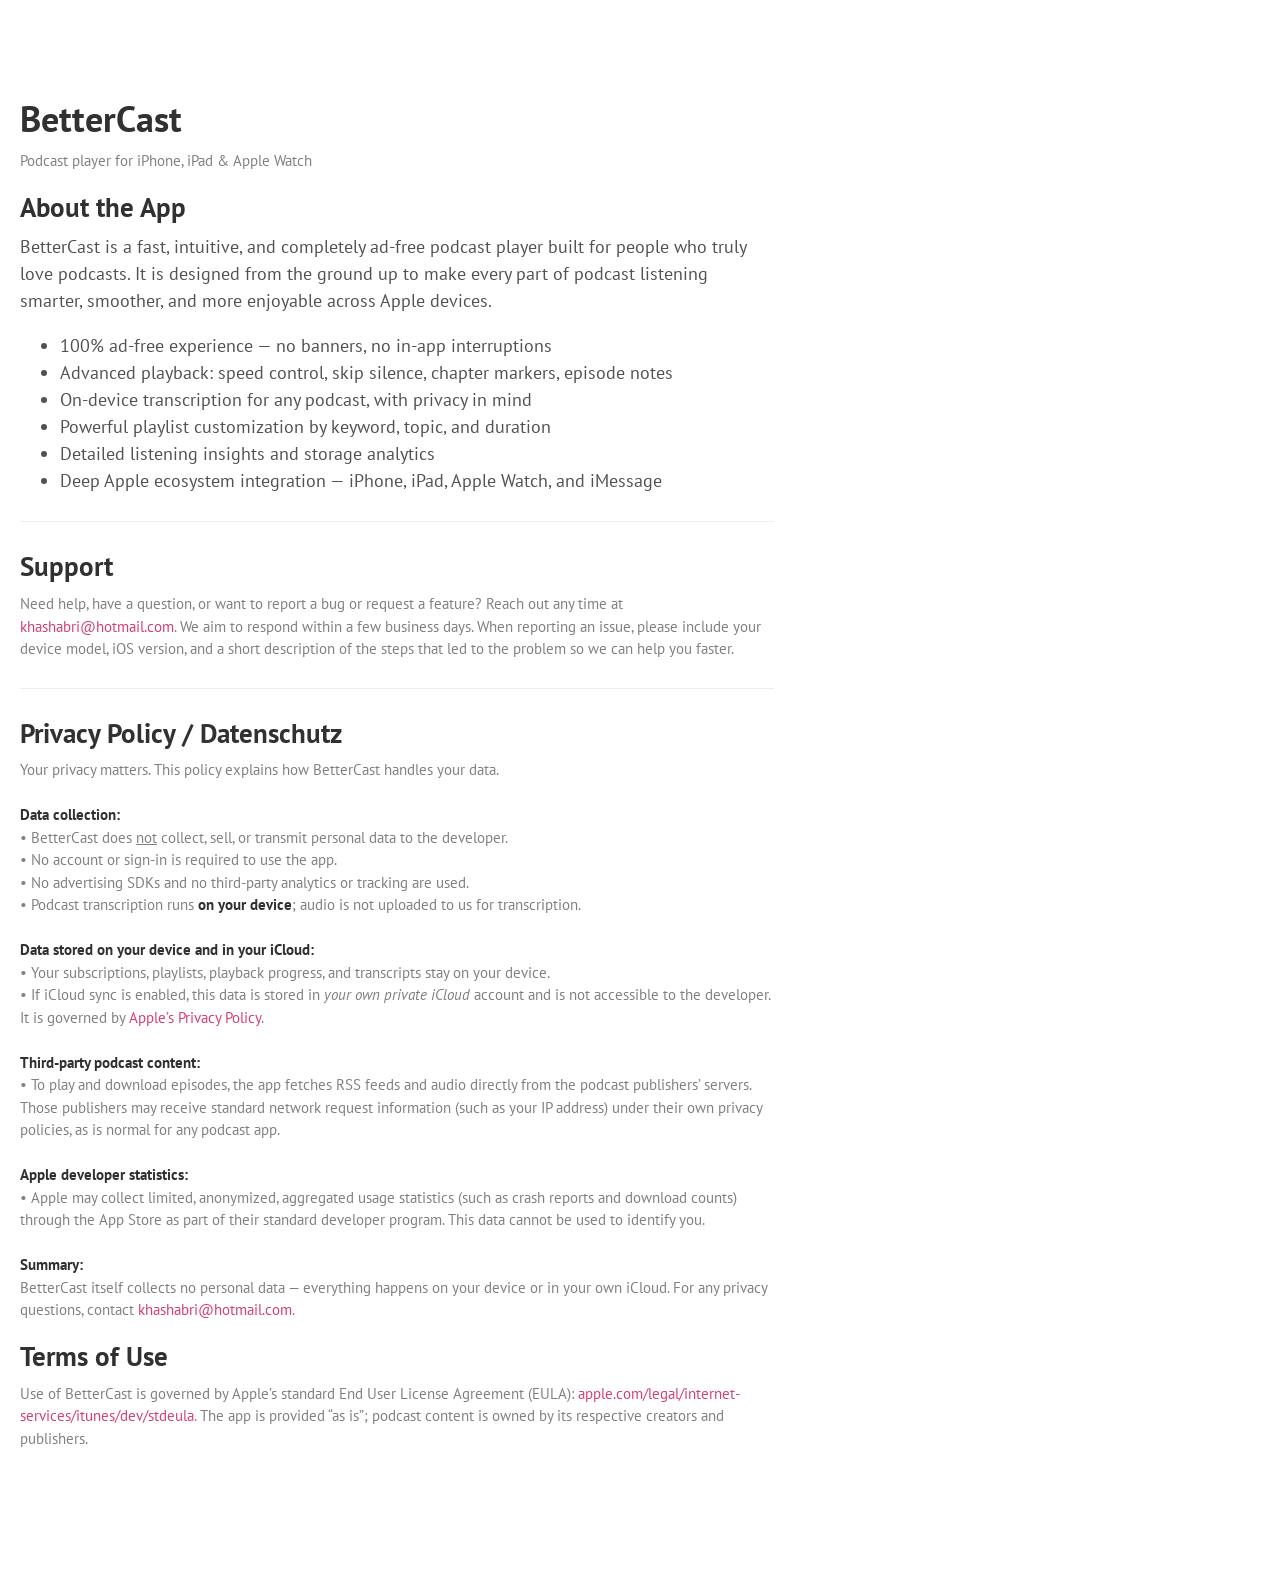
==== bettercast.html @ 7d30e212 "Create bettercast.html" ====
<!doctype html>
<html lang="en-us">

<head>
  <meta http-equiv="content-type" content="text/html; charset=utf-8">
  <meta name="author" content="Khashayar Abryoghani">
  <meta name="viewport" content="width=device-width, initial-scale=1">
  <title>BetterCast · Khashayar Abryoghani</title>

  <link rel="stylesheet" href="css/poole.css">
  <link rel="stylesheet" href="css/syntax.css">
  <link rel="stylesheet" href="css/hyde.css">
  <link rel="stylesheet" href="http://fonts.googleapis.com/css?family=PT+Sans:400,400italic,700|Abril+Fatface">

  <link rel="shortcut icon" href="favicon.ico">
</head>

<body class="theme-base-08">

  <div class="content container" style="margin-left: 0; padding-left: 20px;">
    <div class="page">
      <h1>BetterCast</h1>
      <p style="color: gray; font-size: smaller;">Podcast player for iPhone, iPad &amp; Apple Watch</p>

      <!-- ============ MARKETING ============ -->
      <h2 id="marketing">About the App</h2>
      <p style="max-width: 780px;">
        BetterCast is a fast, intuitive, and completely ad-free podcast player built for people who truly
        love podcasts. It is designed from the ground up to make every part of podcast listening smarter,
        smoother, and more enjoyable across Apple devices.
      </p>
      <ul style="max-width: 780px;">
        <li>100% ad-free experience &mdash; no banners, no in-app interruptions</li>
        <li>Advanced playback: speed control, skip silence, chapter markers, episode notes</li>
        <li>On-device transcription for any podcast, with privacy in mind</li>
        <li>Powerful playlist customization by keyword, topic, and duration</li>
        <li>Detailed listening insights and storage analytics</li>
        <li>Deep Apple ecosystem integration &mdash; iPhone, iPad, Apple Watch, and iMessage</li>
      </ul>

      <hr>

      <!-- ============ SUPPORT ============ -->
      <h2 id="support">Support</h2>
      <p style="font-size: smaller; color: gray; max-width: 780px;">
        Need help, have a question, or want to report a bug or request a feature? Reach out any time at
        <a href="mailto:khashabri@hotmail.com?subject=BetterCast%20Support">khashabri@hotmail.com</a>.
        We aim to respond within a few business days. When reporting an issue, please include your device
        model, iOS version, and a short description of the steps that led to the problem so we can help
        you faster.
      </p>

      <hr>

      <!-- ============ PRIVACY / DATENSCHUTZ ============ -->
      <h2 id="privacy">Privacy Policy / Datenschutz</h2>
      <p style="font-size: smaller; color: gray; max-width: 780px;">
        Your privacy matters. This policy explains how BetterCast handles your data.
        <br><br>
        <strong>Data collection:</strong><br>
        &bull; BetterCast does <u>not</u> collect, sell, or transmit personal data to the developer.<br>
        &bull; No account or sign-in is required to use the app.<br>
        &bull; No advertising SDKs and no third-party analytics or tracking are used.<br>
        &bull; Podcast transcription runs <strong>on your device</strong>; audio is not uploaded to us for transcription.
        <br><br>
        <strong>Data stored on your device and in your iCloud:</strong><br>
        &bull; Your subscriptions, playlists, playback progress, and transcripts stay on your device.<br>
        &bull; If iCloud sync is enabled, this data is stored in <em>your own private iCloud</em> account
        and is not accessible to the developer. It is governed by
        <a href="https://www.apple.com/legal/privacy/" target="_blank">Apple&rsquo;s Privacy Policy</a>.
        <br><br>
        <strong>Third-party podcast content:</strong><br>
        &bull; To play and download episodes, the app fetches RSS feeds and audio directly from the
        podcast publishers&rsquo; servers. Those publishers may receive standard network request
        information (such as your IP address) under their own privacy policies, as is normal for any
        podcast app.
        <br><br>
        <strong>Apple developer statistics:</strong><br>
        &bull; Apple may collect limited, anonymized, aggregated usage statistics (such as crash reports
        and download counts) through the App Store as part of their standard developer program. This
        data cannot be used to identify you.
        <br><br>
        <strong>Summary:</strong><br>
        BetterCast itself collects no personal data &mdash; everything happens on your device or in your
        own iCloud. For any privacy questions, contact
        <a href="mailto:khashabri@hotmail.com?subject=BetterCast%20Privacy">khashabri@hotmail.com</a>.
      </p>

      <h2 id="terms">Terms of Use</h2>
      <p style="font-size: smaller; color: gray; max-width: 780px;">
        Use of BetterCast is governed by Apple&rsquo;s standard End User License Agreement (EULA):
        <a href="https://www.apple.com/legal/internet-services/itunes/dev/stdeula/" target="_blank">apple.com/legal/internet-services/itunes/dev/stdeula</a>.
        The app is provided &ldquo;as is&rdquo;; podcast content is owned by its respective creators and
        publishers.
      </p>
    </div>
  </div>
</body>

</html>
---- css/poole.css ----
/*
 *                        ___
 *                       /\_ \
 *  _____     ___     ___\//\ \      __
 * /\ '__`\  / __`\  / __`\\ \ \   /'__`\
 * \ \ \_\ \/\ \_\ \/\ \_\ \\_\ \_/\  __/
 *  \ \ ,__/\ \____/\ \____//\____\ \____\
 *   \ \ \/  \/___/  \/___/ \/____/\/____/
 *    \ \_\
 *     \/_/
 *
 * Designed, built, and released under MIT license by @mdo. Learn more at
 * https://github.com/poole/poole.
 */


/*
 * Contents
 *
 * Body resets
 * Custom type
 * Messages
 * Container
 * Masthead
 * Posts and pages
 * Pagination
 * Reverse layout
 * Themes
 */


/*
 * Body resets
 *
 * Update the foundational and global aspects of the page.
 */

* {
  -webkit-box-sizing: border-box;
     -moz-box-sizing: border-box;
          box-sizing: border-box;
}

html,
body {
  margin: 0;
  padding: 0;
}

html {
  font-family: "Helvetica Neue", Helvetica, Arial, sans-serif;
  font-size: 16px;
  line-height: 1.5;
}
@media (min-width: 38em) {
  html {
    font-size: 20px;
  }
}

body {
  color: #515151;
  background-color: #fff;
  -webkit-text-size-adjust: 100%;
      -ms-text-size-adjust: 100%;
}

/* No `:visited` state is required by default (browsers will use `a`) */
a {
  color: #268bd2;
  text-decoration: none;
}
a strong {
  color: inherit;
}
/* `:focus` is linked to `:hover` for basic accessibility */
a:hover,
a:focus {
  text-decoration: underline;
}

/* Headings */
h1, h2, h3, h4, h5, h6 {
  margin-bottom: .5rem;
  font-weight: bold;
  line-height: 1.25;
  color: #313131;
  text-rendering: optimizeLegibility;
}
h1 {
  font-size: 2rem;
}
h2 {
  margin-top: 1rem;
  font-size: 1.5rem;
}
h3 {
  margin-top: 1.5rem;
  font-size: 1.25rem;
}
h4, h5, h6 {
  margin-top: 1rem;
  font-size: 1rem;
}

/* Body text */
p {
  margin-top: 0;
  margin-bottom: 1rem;
}

strong {
  color: #303030;
}


/* Lists */
ul, ol, dl {
  margin-top: 0;
  margin-bottom: 1rem;
}

dt {
  font-weight: bold;
}
dd {
  margin-bottom: .5rem;
}

/* Misc */
hr {
  position: relative;
  margin: 1.5rem 0;
  border: 0;
  border-top: 1px solid #eee;
  border-bottom: 1px solid #fff;
}

abbr {
  font-size: 85%;
  font-weight: bold;
  color: #555;
  text-transform: uppercase;
}
abbr[title] {
  cursor: help;
  border-bottom: 1px dotted #e5e5e5;
}

/* Code */
code,
pre {
  font-family: Menlo, Monaco, "Courier New", monospace;
}
code {
  padding: .25em .5em;
  font-size: 85%;
  color: #bf616a;
  background-color: #f9f9f9;
  border-radius: 3px;
}
pre {
  display: block;
  margin-top: 0;
  margin-bottom: 1rem;
  padding: 1rem;
  font-size: .8rem;
  line-height: 1.4;
  white-space: pre;
  white-space: pre-wrap;
  word-break: break-all;
  word-wrap: break-word;
  background-color: #f9f9f9;
}
pre code {
  padding: 0;
  font-size: 100%;
  color: inherit;
  background-color: transparent;
}

/* Pygments via Jekyll */
.highlight {
  margin-bottom: 1rem;
  border-radius: 4px;
}
.highlight pre {
  margin-bottom: 0;
}

/* Gist via GitHub Pages */
.gist .gist-file {
  font-family: Menlo, Monaco, "Courier New", monospace !important;
}
.gist .markdown-body {
  padding: 15px;
}
.gist pre {
  padding: 0;
  background-color: transparent;
}
.gist .gist-file .gist-data {
  font-size: .8rem !important;
  line-height: 1.4;
}
.gist code {
  padding: 0;
  color: inherit;
  background-color: transparent;
  border-radius: 0;
}

/* Quotes */
blockquote {
  padding: .5rem 1rem;
  margin: .8rem 0;
  color: #7a7a7a;
  border-left: .25rem solid #e5e5e5;
}
blockquote p:last-child {
  margin-bottom: 0;
}
@media (min-width: 30em) {
  blockquote {
    /*padding-right: 5rem;*/
    padding-left: 1.25rem;
  }
}

img {
  display: block;
  max-width: 100%;
  margin: 0 0 1rem;
  border-radius: 5px;
}

/* Tables */
table {
  margin-bottom: 1rem;
  width: 100%;
  /*border: 1px solid #e5e5e5;*/
  border-collapse: collapse;
}
td,
th {
  padding: .25rem .5rem;
  /*border: 1px solid #e5e5e5;*/
}
/*tbody tr:nth-child(odd) td,*/
/*tbody tr:nth-child(odd) th {*/
/*  background-color: #f9f9f9;*/
/*}*/


/*
 * Custom type
 *
 * Extend paragraphs with `.lead` for larger introductory text.
 */

.lead {
  font-size: 1.25rem;
  font-weight: 300;
}


/*
 * Messages
 *
 * Show alert messages to users. You may add it to single elements like a `<p>`,
 * or to a parent if there are multiple elements to show.
 */

.message {
  margin-bottom: 1rem;
  padding: 1rem;
  color: #717171;
  background-color: #f9f9f9;
}


/*
 * Container
 *
 * Center the page content.
 */

.container {
  max-width: 44rem;
  padding-left:  1rem;
  padding-right: 1rem;
  margin-left:  auto;
  margin-right: auto;
}


/*
 * Masthead
 *
 * Super small header above the content for site name and short description.
 */

.masthead {
  padding-top:    1rem;
  padding-bottom: 1rem;
  margin-bottom: 3rem;
}
.masthead-title {
  margin-top: 0;
  margin-bottom: 0;
  color: #505050;
}
.masthead-title a {
  color: #505050;
}
.masthead-title small {
  font-size: 75%;
  font-weight: 400;
  color: #c0c0c0;
  letter-spacing: 0;
}


/*
 * Posts and pages
 *
 * Each post is wrapped in `.post` and is used on default and post layouts. Each
 * page is wrapped in `.page` and is only used on the page layout.
 */

.page,
.post {
  margin-bottom: 4em;
}

/* Blog post or page title */
.page-title,
.post-title,
.post-title a {
  color: #303030;
}
.page-title,
.post-title {
  margin-top: 0;
}

/* Meta data line below post title */
.post-date {
  display: block;
  margin-top: -.5rem;
  margin-bottom: 1rem;
  color: #9a9a9a;
}

/* Related posts */
.related {
  padding-top: 2rem;
  padding-bottom: 2rem;
  border-top: 1px solid #eee;
}
.related-posts {
  padding-left: 0;
  list-style: none;
}
.related-posts h3 {
  margin-top: 0;
}
.related-posts li small {
  font-size: 75%;
  color: #999;
}
.related-posts li a:hover {
  color: #268bd2;
  text-decoration: none;
}
.related-posts li a:hover small {
  color: inherit;
}


/*
 * Pagination
 *
 * Super lightweight (HTML-wise) blog pagination. `span`s are provide for when
 * there are no more previous or next posts to show.
 */

.pagination {
  overflow: hidden; /* clearfix */
  margin-left: -1rem;
  /*margin-right: -1rem;*/
  font-family: "PT Sans", Helvetica, Arial, sans-serif;
  color: #ccc;
  text-align: center;
}

/* Pagination items can be `span`s or `a`s */
.pagination-item {
  display: block;
  padding: 1rem;
  border: 1px solid #eee;
}
.pagination-item:first-child {
  margin-bottom: -1px;
}

/* Only provide a hover state for linked pagination items */
a.pagination-item:hover {
  background-color: #f5f5f5;
}

@media (min-width: 30em) {
  .pagination {
    margin: 3rem 0;
  }
  .pagination-item {
    float: left;
    width: 50%;
  }
  .pagination-item:first-child {
    margin-bottom: 0;
    border-top-left-radius:    4px;
    border-bottom-left-radius: 4px;
  }
  .pagination-item:last-child {
    margin-left: -1px;
    border-top-right-radius:    4px;
    border-bottom-right-radius: 4px;
  }
}
---- css/syntax.css ----
.highlight .hll { background-color: #ffc; }
.highlight .c { color: #999; } /* Comment */
.highlight .err { color: #a00; background-color: #faa } /* Error */
.highlight .k { color: #069; } /* Keyword */
.highlight .o { color: #555 } /* Operator */
.highlight .cm { color: #09f; font-style: italic } /* Comment.Multiline */
.highlight .cp { color: #099 } /* Comment.Preproc */
.highlight .c1 { color: #999; } /* Comment.Single */
.highlight .cs { color: #999; } /* Comment.Special */
.highlight .gd { background-color: #fcc; border: 1px solid #c00 } /* Generic.Deleted */
.highlight .ge { font-style: italic } /* Generic.Emph */
.highlight .gr { color: #f00 } /* Generic.Error */
.highlight .gh { color: #030; } /* Generic.Heading */
.highlight .gi { background-color: #cfc; border: 1px solid #0c0 } /* Generic.Inserted */
.highlight .go { color: #aaa } /* Generic.Output */
.highlight .gp { color: #009; } /* Generic.Prompt */
.highlight .gs { } /* Generic.Strong */
.highlight .gu { color: #030; } /* Generic.Subheading */
.highlight .gt { color: #9c6 } /* Generic.Traceback */
.highlight .kc { color: #069; } /* Keyword.Constant */
.highlight .kd { color: #069; } /* Keyword.Declaration */
.highlight .kn { color: #069; } /* Keyword.Namespace */
.highlight .kp { color: #069 } /* Keyword.Pseudo */
.highlight .kr { color: #069; } /* Keyword.Reserved */
.highlight .kt { color: #078; } /* Keyword.Type */
.highlight .m { color: #f60 } /* Literal.Number */
.highlight .s { color: #d44950 } /* Literal.String */
.highlight .na { color: #4f9fcf } /* Name.Attribute */
.highlight .nb { color: #366 } /* Name.Builtin */
.highlight .nc { color: #0a8; } /* Name.Class */
.highlight .no { color: #360 } /* Name.Constant */
.highlight .nd { color: #99f } /* Name.Decorator */
.highlight .ni { color: #999; } /* Name.Entity */
.highlight .ne { color: #c00; } /* Name.Exception */
.highlight .nf { color: #c0f } /* Name.Function */
.highlight .nl { color: #99f } /* Name.Label */
.highlight .nn { color: #0cf; } /* Name.Namespace */
.highlight .nt { color: #2f6f9f; } /* Name.Tag */
.highlight .nv { color: #033 } /* Name.Variable */
.highlight .ow { color: #000; } /* Operator.Word */
.highlight .w { color: #bbb } /* Text.Whitespace */
.highlight .mf { color: #f60 } /* Literal.Number.Float */
.highlight .mh { color: #f60 } /* Literal.Number.Hex */
.highlight .mi { color: #f60 } /* Literal.Number.Integer */
.highlight .mo { color: #f60 } /* Literal.Number.Oct */
.highlight .sb { color: #c30 } /* Literal.String.Backtick */
.highlight .sc { color: #c30 } /* Literal.String.Char */
.highlight .sd { color: #c30; font-style: italic } /* Literal.String.Doc */
.highlight .s2 { color: #c30 } /* Literal.String.Double */
.highlight .se { color: #c30; } /* Literal.String.Escape */
.highlight .sh { color: #c30 } /* Literal.String.Heredoc */
.highlight .si { color: #a00 } /* Literal.String.Interpol */
.highlight .sx { color: #c30 } /* Literal.String.Other */
.highlight .sr { color: #3aa } /* Literal.String.Regex */
.highlight .s1 { color: #c30 } /* Literal.String.Single */
.highlight .ss { color: #fc3 } /* Literal.String.Symbol */
.highlight .bp { color: #366 } /* Name.Builtin.Pseudo */
.highlight .vc { color: #033 } /* Name.Variable.Class */
.highlight .vg { color: #033 } /* Name.Variable.Global */
.highlight .vi { color: #033 } /* Name.Variable.Instance */
.highlight .il { color: #f60 } /* Literal.Number.Integer.Long */

.css .o,
.css .o + .nt,
.css .nt + .nt { color: #999; }
---- css/hyde.css ----
/*
 *  __                  __
 * /\ \                /\ \
 * \ \ \___   __  __   \_\ \     __
 *  \ \  _ `\/\ \/\ \  /'_` \  /'__`\
 *   \ \ \ \ \ \ \_\ \/\ \_\ \/\  __/
 *    \ \_\ \_\/`____ \ \___,_\ \____\
 *     \/_/\/_/`/___/> \/__,_ /\/____/
 *                /\___/
 *                \/__/
 *
 * Designed, built, and released under MIT license by @mdo. Learn more at
 * https://github.com/poole/hyde.
 */


/*
 * Contents
 *
 * Global resets
 * Sidebar
 * Container
 * Reverse layout
 * Themes
 */


/*
 * Global resets
 *
 * Update the foundational and global aspects of the page.
 */

html {
  font-family: "PT Sans", Helvetica, Arial, sans-serif;
}
@media (min-width: 48em) {
  html {
    font-size: 16px;
  }
}
@media (min-width: 58em) {
  html {
    font-size: 18px;
  }
}


/*
 * Sidebar
 *
 * Flexible banner for housing site name, intro, and "footer" content. Starts
 * out above content in mobile and later moves to the side with wider viewports.
 */

.sidebar {
  text-align: center;
  padding: 2rem 1rem;
  color: rgba(255,255,255,.5);
  background-color: #202020;
}
@media (min-width: 48em) {
  .sidebar {
    position: fixed;
    top: 0;
    left: 0;
    bottom: 0;
    width: 19rem;
    text-align: center;
  }
}

/* Sidebar links */
.sidebar a {
  color: #fff;
}

/* About section */
.sidebar-about h1 {
  color: #fff;
  margin-top: 0;
  font-family: "Abril Fatface", serif;
  font-size: 3.0rem;
  text-align: center;
}

/* Sidebar nav */
.sidebar-nav {
  margin-bottom: 1rem;
}
.sidebar-nav-item {
  display: block;
  line-height: 1.75;
}
a.sidebar-nav-item:hover,
a.sidebar-nav-item:focus {
  text-decoration: underline;
}
.sidebar-nav-item.active {
  font-weight: bold;
}

/* Sticky sidebar
 *
 * Add the `sidebar-sticky` class to the sidebar's container to affix it the
 * contents to the bottom of the sidebar in tablets and up.
 */

@media (min-width: 48em) {
  .sidebar-sticky {
    position: absolute;
    right:  1rem;
    bottom: 1rem;
    left:   1rem;
  }
}


/* Container
 *
 * Align the contents of the site above the proper threshold with some margin-fu
 * with a 25%-wide `.sidebar`.
 */

.content {
  padding-top:    4rem;
  padding-bottom: 4rem;
}

@media (min-width: 48em) {
  .content {
    max-width: 44rem;
    margin-left: 20rem;
    margin-right: 2rem;
  }
}

@media (min-width: 64em) {
  .content {
    margin-left: 22rem;
    margin-right: 4rem;
  }
}


/*
 * Reverse layout
 *
 * Flip the orientation of the page by placing the `.sidebar` on the right.
 */

@media (min-width: 48em) {
  .layout-reverse .sidebar {
    left: auto;
    right: 0;
  }
  .layout-reverse .content {
    margin-left: 2rem;
    margin-right: 20rem;
  }
}

@media (min-width: 64em) {
  .layout-reverse .content {
    margin-left: 4rem;
    margin-right: 22rem;
  }
}



/*
 * Themes
 *
 * As of v1.1, Hyde includes optional themes to color the sidebar and links
 * within blog posts. To use, add the class of your choosing to the `body`.
 */

/* Base16 (http://chriskempson.github.io/base16/#default) */

/* Red */
.theme-base-08 .sidebar {
  background-color: #fffff;
}
.theme-base-08 .content a,
.theme-base-08 .related-posts li a:hover {
  color: #d63e76;
}

/* Orange */
.theme-base-09 .sidebar {
  background-color: #d28445;
}
.theme-base-09 .content a,
.theme-base-09 .related-posts li a:hover {
  color: #d28445;
}

/* Yellow */
.theme-base-0a .sidebar {
  background-color: #f4bf75;
}
.theme-base-0a .content a,
.theme-base-0a .related-posts li a:hover {
  color: #f4bf75;
}

/* Green */
.theme-base-0b .sidebar {
  background-color: #90a959;
}
.theme-base-0b .content a,
.theme-base-0b .related-posts li a:hover {
  color: #90a959;
}

/* Cyan */
.theme-base-0c .sidebar {
  background-color: #75b5aa;
}
.theme-base-0c .content a,
.theme-base-0c .related-posts li a:hover {
  color: #75b5aa;
}

/* Blue */
.theme-base-0d .sidebar {
  background-color: #6a9fb5;
}
.theme-base-0d .content a,
.theme-base-0d .related-posts li a:hover {
  color: #6a9fb5;
}

/* Magenta */
.theme-base-0e .sidebar {
  background-color: #aa759f;
}
.theme-base-0e .content a,
.theme-base-0e .related-posts li a:hover {
  color: #aa759f;
}

/* Brown */
.theme-base-0f .sidebar {
  background-color: #8f5536;
}
.theme-base-0f .content a,
.theme-base-0f .related-posts li a:hover {
  color: #8f5536;
}

.paper_icon {
  padding: 20px;
  width: 28%;
  vertical-align: middle;
}

.paper_content {
   width: 72%;
  valign: middle;
  font-size: 1.0rem;
}

.one{
  width: 160px;
  height: 160px;
  position: relative;
}
.one{
  width: 180px;
  height: 180px;
  position: relative;
}
.repalign_one{
  width: 210px;
  height: 180px;
  position: relative;
}
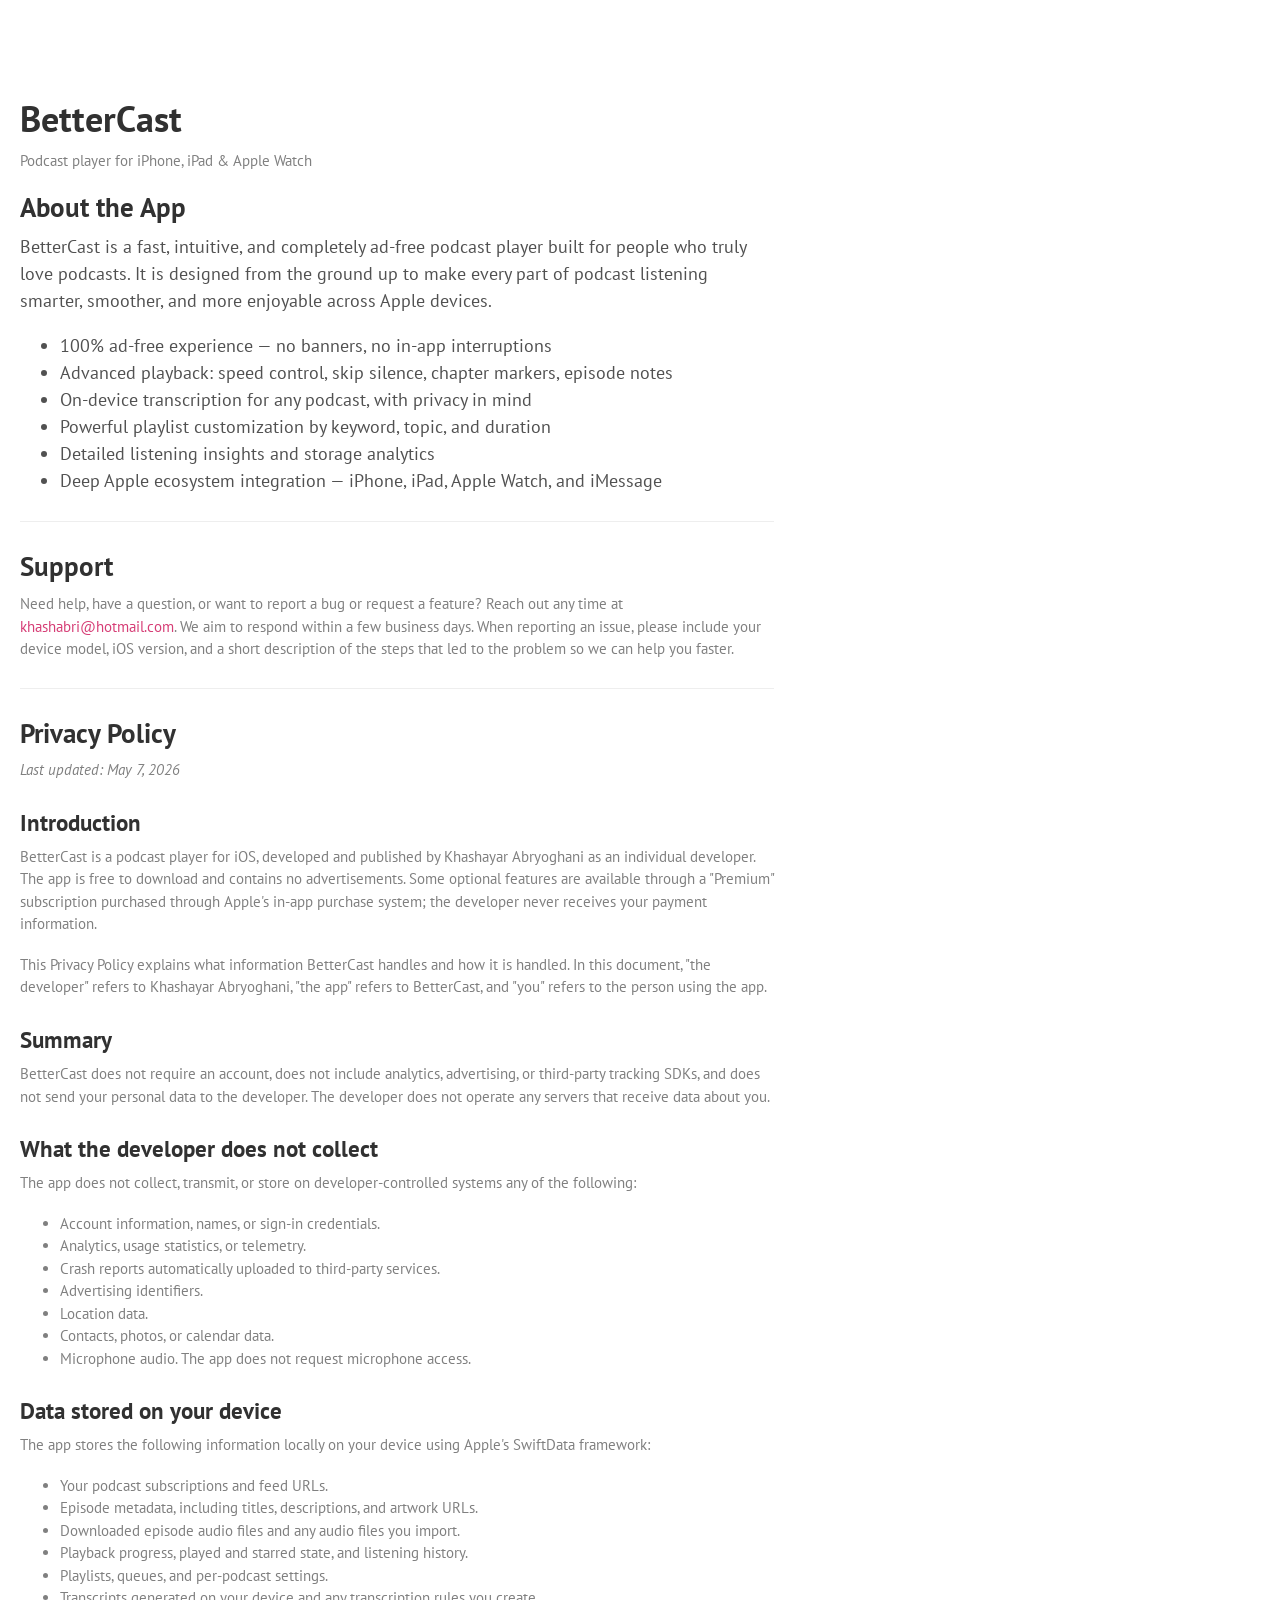
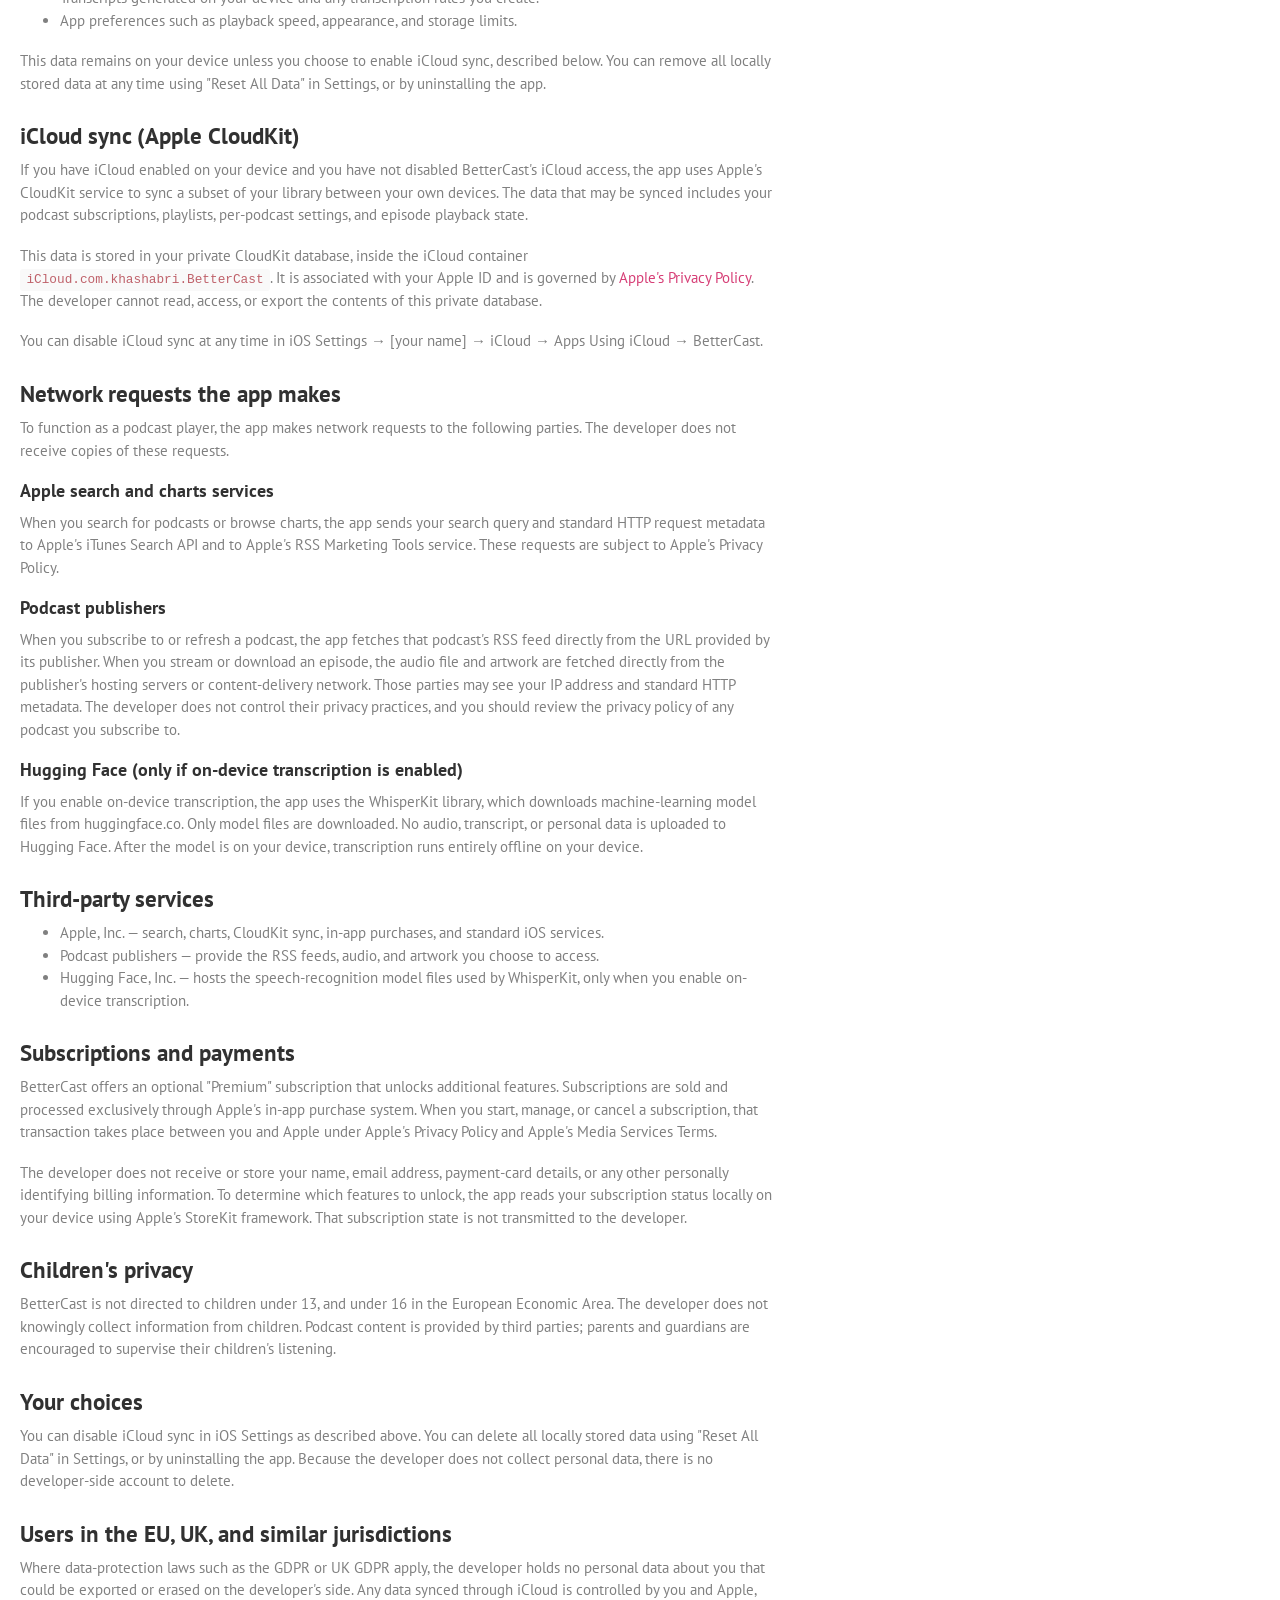
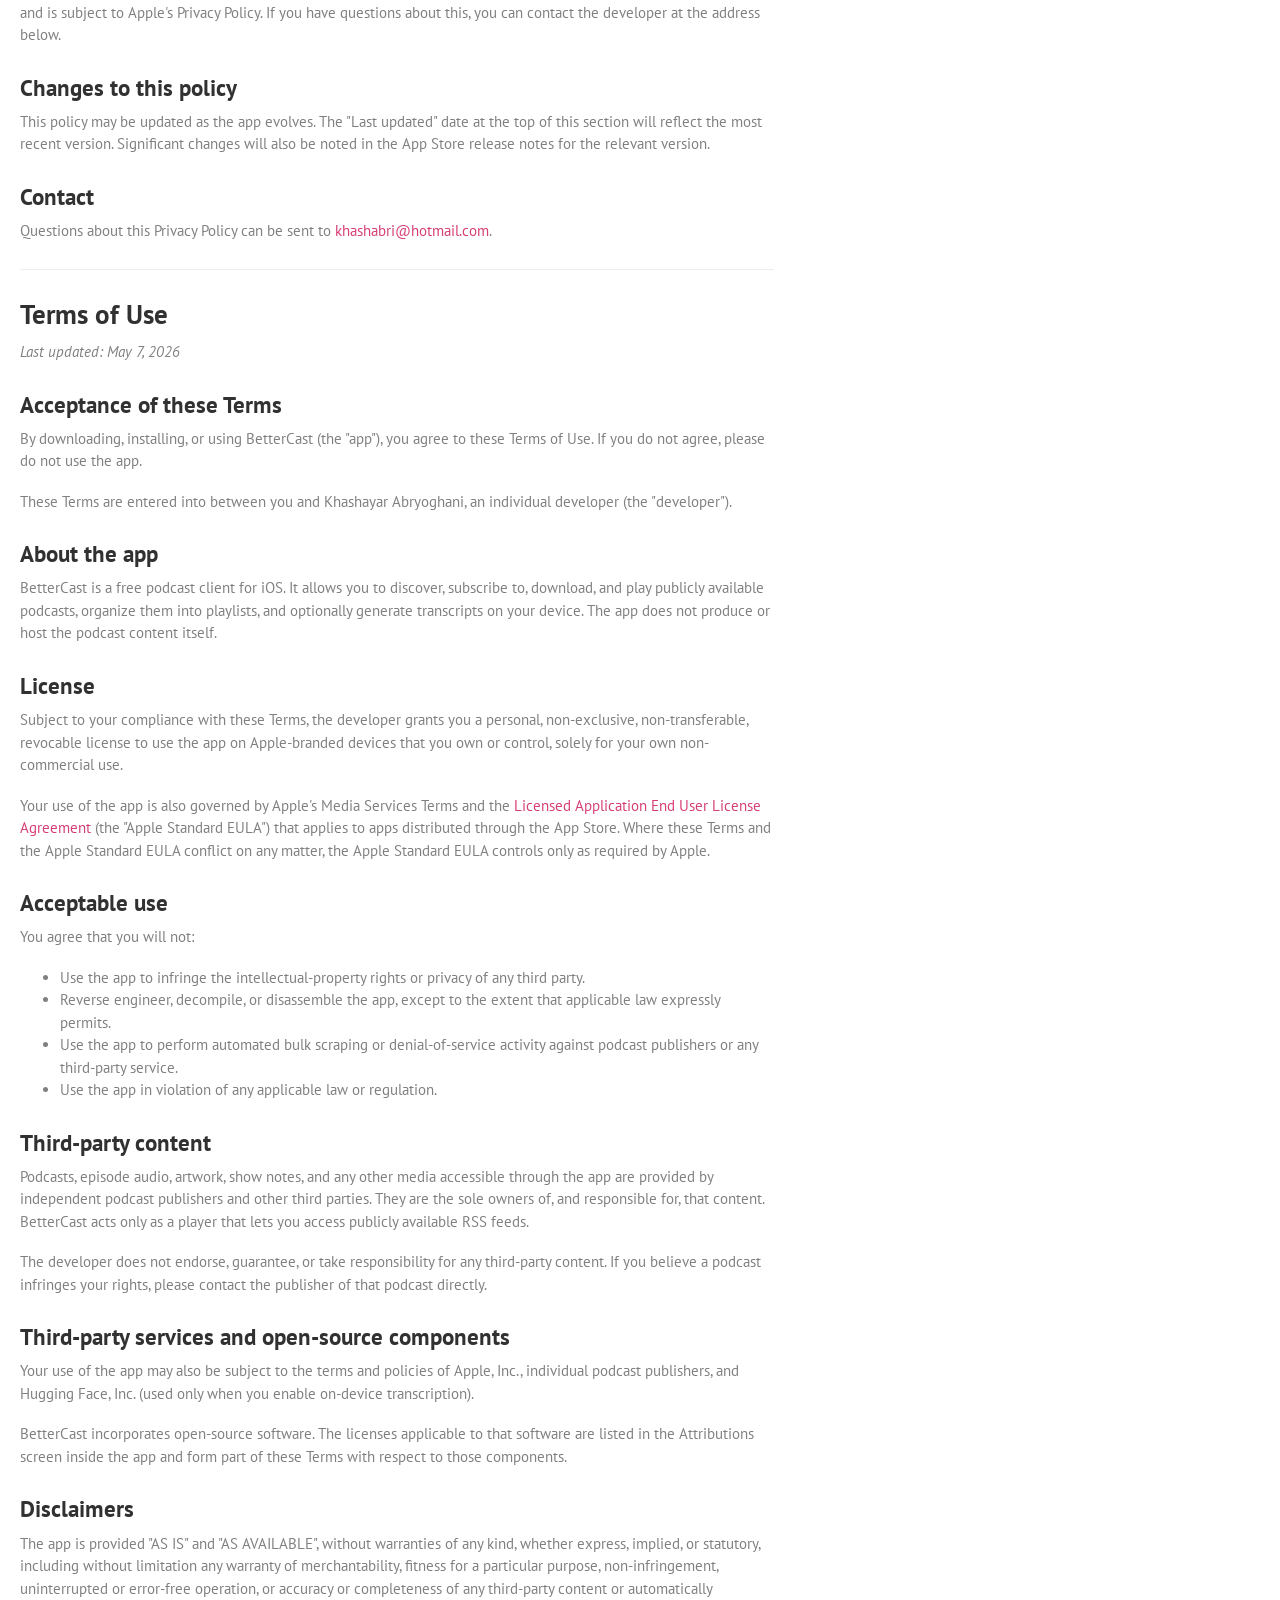
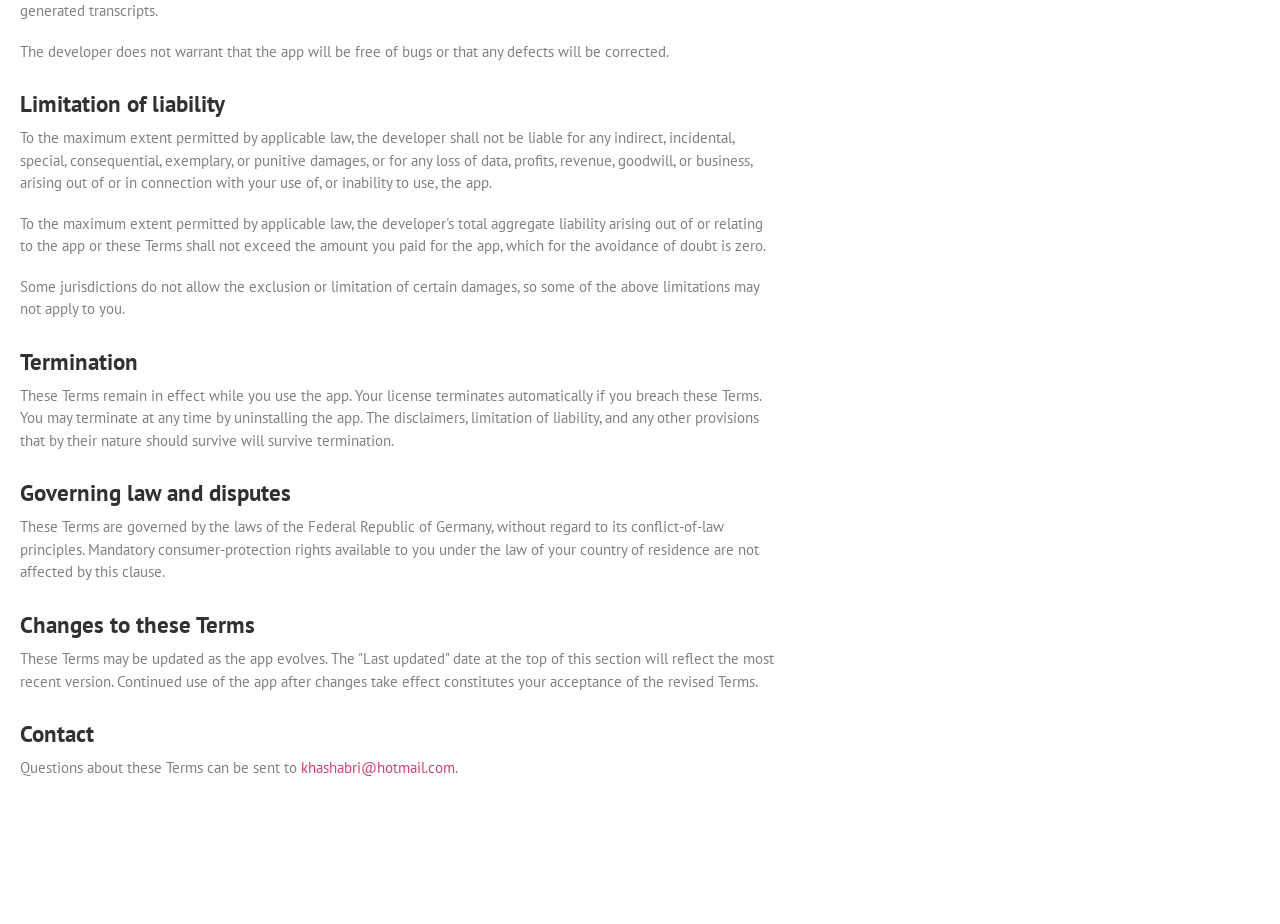
==== commit 83c8884a: "Sync BetterCast Privacy Policy and Terms with in-app text Expand the previously brief Privacy and Te" ====
--- a/bettercast.html
+++ b/bettercast.html
@@ -52,47 +52,296 @@
 
       <hr>
 
-      <!-- ============ PRIVACY / DATENSCHUTZ ============ -->
-      <h2 id="privacy">Privacy Policy / Datenschutz</h2>
+      <!-- ============ PRIVACY POLICY ============ -->
+      <h2 id="privacy">Privacy Policy</h2>
       <p style="font-size: smaller; color: gray; max-width: 780px;">
-        Your privacy matters. This policy explains how BetterCast handles your data.
-        <br><br>
-        <strong>Data collection:</strong><br>
-        &bull; BetterCast does <u>not</u> collect, sell, or transmit personal data to the developer.<br>
-        &bull; No account or sign-in is required to use the app.<br>
-        &bull; No advertising SDKs and no third-party analytics or tracking are used.<br>
-        &bull; Podcast transcription runs <strong>on your device</strong>; audio is not uploaded to us for transcription.
-        <br><br>
-        <strong>Data stored on your device and in your iCloud:</strong><br>
-        &bull; Your subscriptions, playlists, playback progress, and transcripts stay on your device.<br>
-        &bull; If iCloud sync is enabled, this data is stored in <em>your own private iCloud</em> account
-        and is not accessible to the developer. It is governed by
-        <a href="https://www.apple.com/legal/privacy/" target="_blank">Apple&rsquo;s Privacy Policy</a>.
-        <br><br>
-        <strong>Third-party podcast content:</strong><br>
-        &bull; To play and download episodes, the app fetches RSS feeds and audio directly from the
-        podcast publishers&rsquo; servers. Those publishers may receive standard network request
-        information (such as your IP address) under their own privacy policies, as is normal for any
-        podcast app.
-        <br><br>
-        <strong>Apple developer statistics:</strong><br>
-        &bull; Apple may collect limited, anonymized, aggregated usage statistics (such as crash reports
-        and download counts) through the App Store as part of their standard developer program. This
-        data cannot be used to identify you.
-        <br><br>
-        <strong>Summary:</strong><br>
-        BetterCast itself collects no personal data &mdash; everything happens on your device or in your
-        own iCloud. For any privacy questions, contact
-        <a href="mailto:khashabri@hotmail.com?subject=BetterCast%20Privacy">khashabri@hotmail.com</a>.
+        <em>Last updated: May 7, 2026</em>
       </p>
 
+      <div style="font-size: smaller; color: gray; max-width: 780px;">
+        <h3>Introduction</h3>
+        <p>
+          BetterCast is a podcast player for iOS, developed and published by Khashayar Abryoghani as an
+          individual developer. The app is free to download and contains no advertisements. Some optional
+          features are available through a "Premium" subscription purchased through Apple's in-app purchase
+          system; the developer never receives your payment information.
+        </p>
+        <p>
+          This Privacy Policy explains what information BetterCast handles and how it is handled. In this
+          document, "the developer" refers to Khashayar Abryoghani, "the app" refers to BetterCast, and
+          "you" refers to the person using the app.
+        </p>
+
+        <h3>Summary</h3>
+        <p>
+          BetterCast does not require an account, does not include analytics, advertising, or third-party
+          tracking SDKs, and does not send your personal data to the developer. The developer does not
+          operate any servers that receive data about you.
+        </p>
+
+        <h3>What the developer does not collect</h3>
+        <p>The app does not collect, transmit, or store on developer-controlled systems any of the following:</p>
+        <ul>
+          <li>Account information, names, or sign-in credentials.</li>
+          <li>Analytics, usage statistics, or telemetry.</li>
+          <li>Crash reports automatically uploaded to third-party services.</li>
+          <li>Advertising identifiers.</li>
+          <li>Location data.</li>
+          <li>Contacts, photos, or calendar data.</li>
+          <li>Microphone audio. The app does not request microphone access.</li>
+        </ul>
+
+        <h3>Data stored on your device</h3>
+        <p>The app stores the following information locally on your device using Apple's SwiftData framework:</p>
+        <ul>
+          <li>Your podcast subscriptions and feed URLs.</li>
+          <li>Episode metadata, including titles, descriptions, and artwork URLs.</li>
+          <li>Downloaded episode audio files and any audio files you import.</li>
+          <li>Playback progress, played and starred state, and listening history.</li>
+          <li>Playlists, queues, and per-podcast settings.</li>
+          <li>Transcripts generated on your device and any transcription rules you create.</li>
+          <li>App preferences such as playback speed, appearance, and storage limits.</li>
+        </ul>
+        <p>
+          This data remains on your device unless you choose to enable iCloud sync, described below. You can
+          remove all locally stored data at any time using "Reset All Data" in Settings, or by uninstalling
+          the app.
+        </p>
+
+        <h3>iCloud sync (Apple CloudKit)</h3>
+        <p>
+          If you have iCloud enabled on your device and you have not disabled BetterCast's iCloud access,
+          the app uses Apple's CloudKit service to sync a subset of your library between your own devices.
+          The data that may be synced includes your podcast subscriptions, playlists, per-podcast settings,
+          and episode playback state.
+        </p>
+        <p>
+          This data is stored in your private CloudKit database, inside the iCloud container
+          <code>iCloud.com.khashabri.BetterCast</code>. It is associated with your Apple ID and is governed
+          by <a href="https://www.apple.com/legal/privacy/" target="_blank">Apple's Privacy Policy</a>. The
+          developer cannot read, access, or export the contents of this private database.
+        </p>
+        <p>
+          You can disable iCloud sync at any time in iOS Settings &rarr; [your name] &rarr; iCloud &rarr;
+          Apps Using iCloud &rarr; BetterCast.
+        </p>
+
+        <h3>Network requests the app makes</h3>
+        <p>
+          To function as a podcast player, the app makes network requests to the following parties. The
+          developer does not receive copies of these requests.
+        </p>
+
+        <h4>Apple search and charts services</h4>
+        <p>
+          When you search for podcasts or browse charts, the app sends your search query and standard HTTP
+          request metadata to Apple's iTunes Search API and to Apple's RSS Marketing Tools service. These
+          requests are subject to Apple's Privacy Policy.
+        </p>
+
+        <h4>Podcast publishers</h4>
+        <p>
+          When you subscribe to or refresh a podcast, the app fetches that podcast's RSS feed directly from
+          the URL provided by its publisher. When you stream or download an episode, the audio file and
+          artwork are fetched directly from the publisher's hosting servers or content-delivery network.
+          Those parties may see your IP address and standard HTTP metadata. The developer does not control
+          their privacy practices, and you should review the privacy policy of any podcast you subscribe to.
+        </p>
+
+        <h4>Hugging Face (only if on-device transcription is enabled)</h4>
+        <p>
+          If you enable on-device transcription, the app uses the WhisperKit library, which downloads
+          machine-learning model files from huggingface.co. Only model files are downloaded. No audio,
+          transcript, or personal data is uploaded to Hugging Face. After the model is on your device,
+          transcription runs entirely offline on your device.
+        </p>
+
+        <h3>Third-party services</h3>
+        <ul>
+          <li>Apple, Inc. &mdash; search, charts, CloudKit sync, in-app purchases, and standard iOS services.</li>
+          <li>Podcast publishers &mdash; provide the RSS feeds, audio, and artwork you choose to access.</li>
+          <li>Hugging Face, Inc. &mdash; hosts the speech-recognition model files used by WhisperKit, only when you enable on-device transcription.</li>
+        </ul>
+
+        <h3>Subscriptions and payments</h3>
+        <p>
+          BetterCast offers an optional "Premium" subscription that unlocks additional features.
+          Subscriptions are sold and processed exclusively through Apple's in-app purchase system. When you
+          start, manage, or cancel a subscription, that transaction takes place between you and Apple under
+          Apple's Privacy Policy and Apple's Media Services Terms.
+        </p>
+        <p>
+          The developer does not receive or store your name, email address, payment-card details, or any
+          other personally identifying billing information. To determine which features to unlock, the app
+          reads your subscription status locally on your device using Apple's StoreKit framework. That
+          subscription state is not transmitted to the developer.
+        </p>
+
+        <h3>Children's privacy</h3>
+        <p>
+          BetterCast is not directed to children under 13, and under 16 in the European Economic Area. The
+          developer does not knowingly collect information from children. Podcast content is provided by
+          third parties; parents and guardians are encouraged to supervise their children's listening.
+        </p>
+
+        <h3>Your choices</h3>
+        <p>
+          You can disable iCloud sync in iOS Settings as described above. You can delete all locally stored
+          data using "Reset All Data" in Settings, or by uninstalling the app. Because the developer does
+          not collect personal data, there is no developer-side account to delete.
+        </p>
+
+        <h3>Users in the EU, UK, and similar jurisdictions</h3>
+        <p>
+          Where data-protection laws such as the GDPR or UK GDPR apply, the developer holds no personal
+          data about you that could be exported or erased on the developer's side. Any data synced through
+          iCloud is controlled by you and Apple, and is subject to Apple's Privacy Policy. If you have
+          questions about this, you can contact the developer at the address below.
+        </p>
+
+        <h3>Changes to this policy</h3>
+        <p>
+          This policy may be updated as the app evolves. The "Last updated" date at the top of this section
+          will reflect the most recent version. Significant changes will also be noted in the App Store
+          release notes for the relevant version.
+        </p>
+
+        <h3>Contact</h3>
+        <p>
+          Questions about this Privacy Policy can be sent to
+          <a href="mailto:khashabri@hotmail.com?subject=BetterCast%20Privacy">khashabri@hotmail.com</a>.
+        </p>
+      </div>
+
+      <hr>
+
+      <!-- ============ TERMS OF USE ============ -->
       <h2 id="terms">Terms of Use</h2>
       <p style="font-size: smaller; color: gray; max-width: 780px;">
-        Use of BetterCast is governed by Apple&rsquo;s standard End User License Agreement (EULA):
-        <a href="https://www.apple.com/legal/internet-services/itunes/dev/stdeula/" target="_blank">apple.com/legal/internet-services/itunes/dev/stdeula</a>.
-        The app is provided &ldquo;as is&rdquo;; podcast content is owned by its respective creators and
-        publishers.
+        <em>Last updated: May 7, 2026</em>
       </p>
+
+      <div style="font-size: smaller; color: gray; max-width: 780px;">
+        <h3>Acceptance of these Terms</h3>
+        <p>
+          By downloading, installing, or using BetterCast (the "app"), you agree to these Terms of Use. If
+          you do not agree, please do not use the app.
+        </p>
+        <p>
+          These Terms are entered into between you and Khashayar Abryoghani, an individual developer (the
+          "developer").
+        </p>
+
+        <h3>About the app</h3>
+        <p>
+          BetterCast is a free podcast client for iOS. It allows you to discover, subscribe to, download,
+          and play publicly available podcasts, organize them into playlists, and optionally generate
+          transcripts on your device. The app does not produce or host the podcast content itself.
+        </p>
+
+        <h3>License</h3>
+        <p>
+          Subject to your compliance with these Terms, the developer grants you a personal, non-exclusive,
+          non-transferable, revocable license to use the app on Apple-branded devices that you own or
+          control, solely for your own non-commercial use.
+        </p>
+        <p>
+          Your use of the app is also governed by Apple's Media Services Terms and the
+          <a href="https://www.apple.com/legal/internet-services/itunes/dev/stdeula/" target="_blank">Licensed Application End User License Agreement</a>
+          (the "Apple Standard EULA") that applies to apps distributed through the App Store. Where these
+          Terms and the Apple Standard EULA conflict on any matter, the Apple Standard EULA controls only
+          as required by Apple.
+        </p>
+
+        <h3>Acceptable use</h3>
+        <p>You agree that you will not:</p>
+        <ul>
+          <li>Use the app to infringe the intellectual-property rights or privacy of any third party.</li>
+          <li>Reverse engineer, decompile, or disassemble the app, except to the extent that applicable law expressly permits.</li>
+          <li>Use the app to perform automated bulk scraping or denial-of-service activity against podcast publishers or any third-party service.</li>
+          <li>Use the app in violation of any applicable law or regulation.</li>
+        </ul>
+
+        <h3>Third-party content</h3>
+        <p>
+          Podcasts, episode audio, artwork, show notes, and any other media accessible through the app are
+          provided by independent podcast publishers and other third parties. They are the sole owners of,
+          and responsible for, that content. BetterCast acts only as a player that lets you access publicly
+          available RSS feeds.
+        </p>
+        <p>
+          The developer does not endorse, guarantee, or take responsibility for any third-party content. If
+          you believe a podcast infringes your rights, please contact the publisher of that podcast directly.
+        </p>
+
+        <h3>Third-party services and open-source components</h3>
+        <p>
+          Your use of the app may also be subject to the terms and policies of Apple, Inc., individual
+          podcast publishers, and Hugging Face, Inc. (used only when you enable on-device transcription).
+        </p>
+        <p>
+          BetterCast incorporates open-source software. The licenses applicable to that software are listed
+          in the Attributions screen inside the app and form part of these Terms with respect to those
+          components.
+        </p>
+
+        <h3>Disclaimers</h3>
+        <p>
+          The app is provided "AS IS" and "AS AVAILABLE", without warranties of any kind, whether express,
+          implied, or statutory, including without limitation any warranty of merchantability, fitness for
+          a particular purpose, non-infringement, uninterrupted or error-free operation, or accuracy or
+          completeness of any third-party content or automatically generated transcripts.
+        </p>
+        <p>
+          The developer does not warrant that the app will be free of bugs or that any defects will be
+          corrected.
+        </p>
+
+        <h3>Limitation of liability</h3>
+        <p>
+          To the maximum extent permitted by applicable law, the developer shall not be liable for any
+          indirect, incidental, special, consequential, exemplary, or punitive damages, or for any loss of
+          data, profits, revenue, goodwill, or business, arising out of or in connection with your use of,
+          or inability to use, the app.
+        </p>
+        <p>
+          To the maximum extent permitted by applicable law, the developer's total aggregate liability
+          arising out of or relating to the app or these Terms shall not exceed the amount you paid for the
+          app, which for the avoidance of doubt is zero.
+        </p>
+        <p>
+          Some jurisdictions do not allow the exclusion or limitation of certain damages, so some of the
+          above limitations may not apply to you.
+        </p>
+
+        <h3>Termination</h3>
+        <p>
+          These Terms remain in effect while you use the app. Your license terminates automatically if you
+          breach these Terms. You may terminate at any time by uninstalling the app. The disclaimers,
+          limitation of liability, and any other provisions that by their nature should survive will survive
+          termination.
+        </p>
+
+        <h3>Governing law and disputes</h3>
+        <p>
+          These Terms are governed by the laws of the Federal Republic of Germany, without regard to its
+          conflict-of-law principles. Mandatory consumer-protection rights available to you under the law
+          of your country of residence are not affected by this clause.
+        </p>
+
+        <h3>Changes to these Terms</h3>
+        <p>
+          These Terms may be updated as the app evolves. The "Last updated" date at the top of this section
+          will reflect the most recent version. Continued use of the app after changes take effect
+          constitutes your acceptance of the revised Terms.
+        </p>
+
+        <h3>Contact</h3>
+        <p>
+          Questions about these Terms can be sent to
+          <a href="mailto:khashabri@hotmail.com?subject=BetterCast%20Terms">khashabri@hotmail.com</a>.
+        </p>
+      </div>
     </div>
   </div>
 </body>
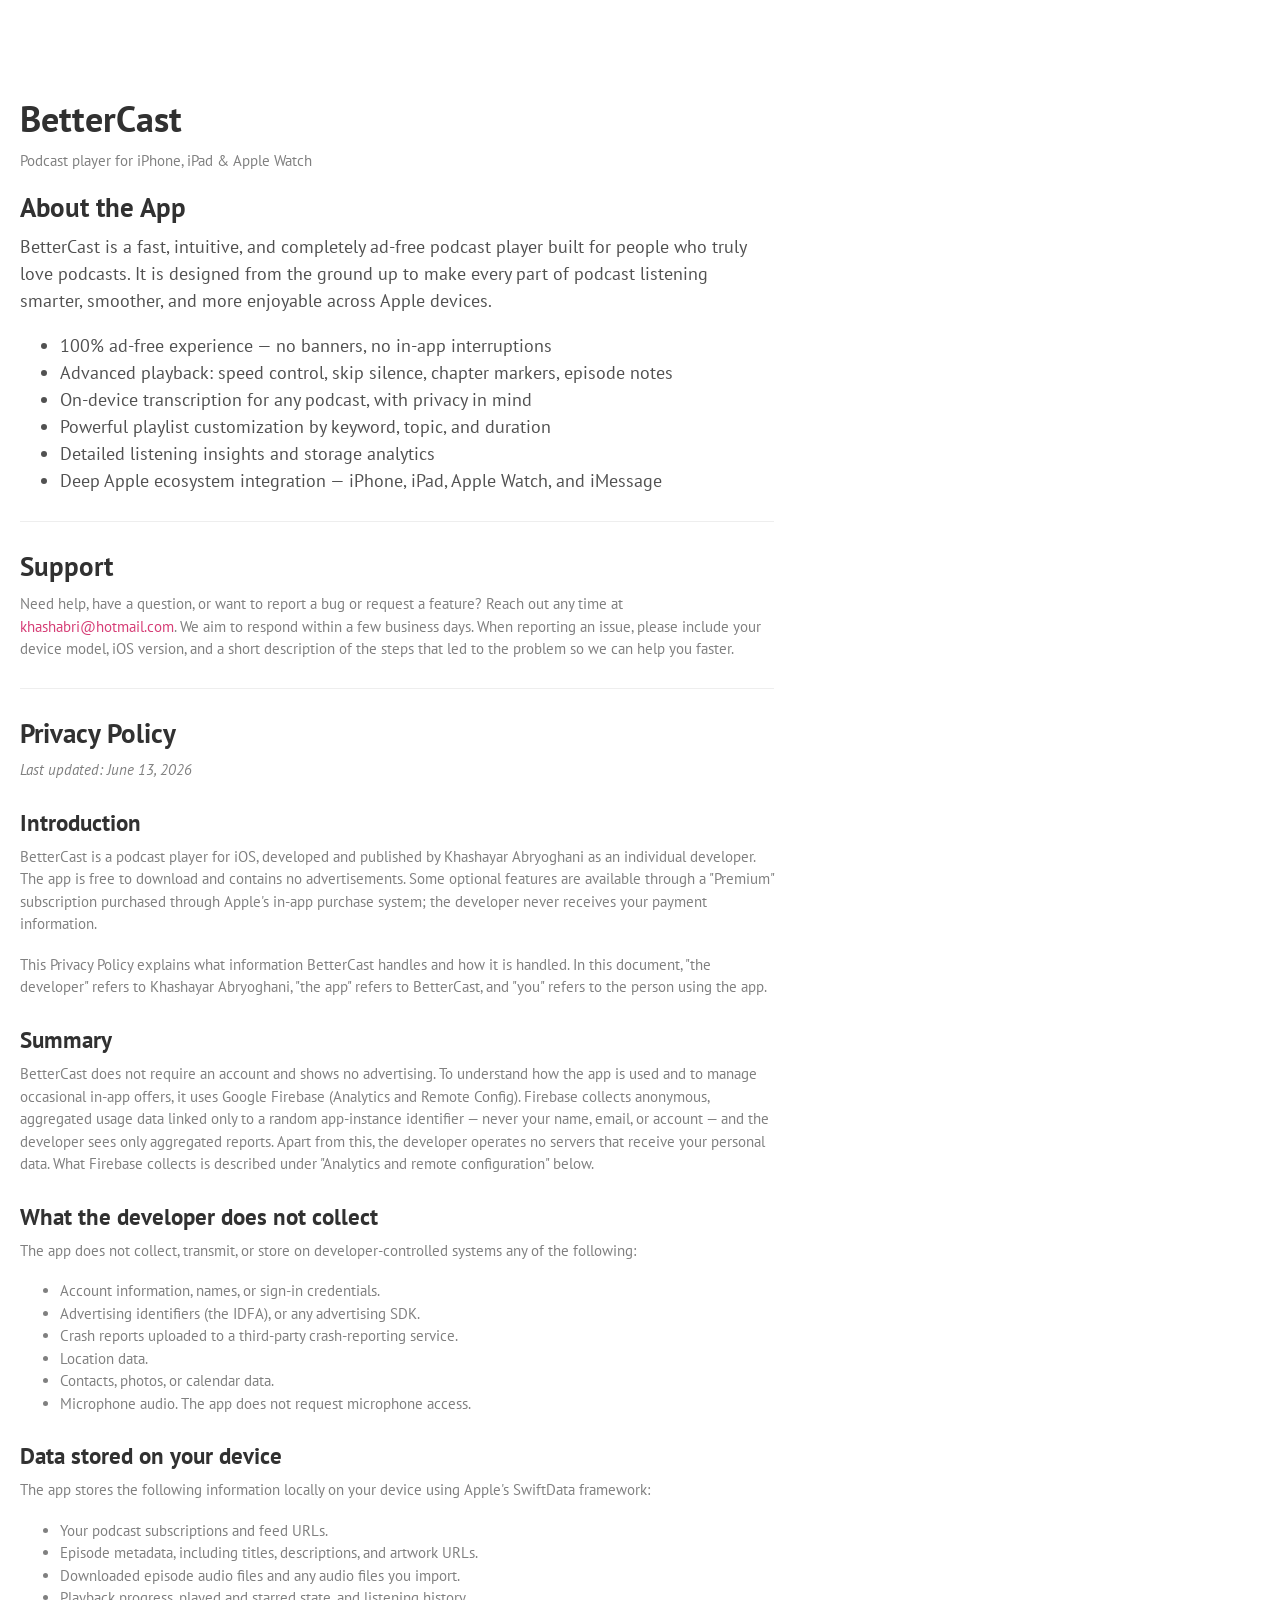
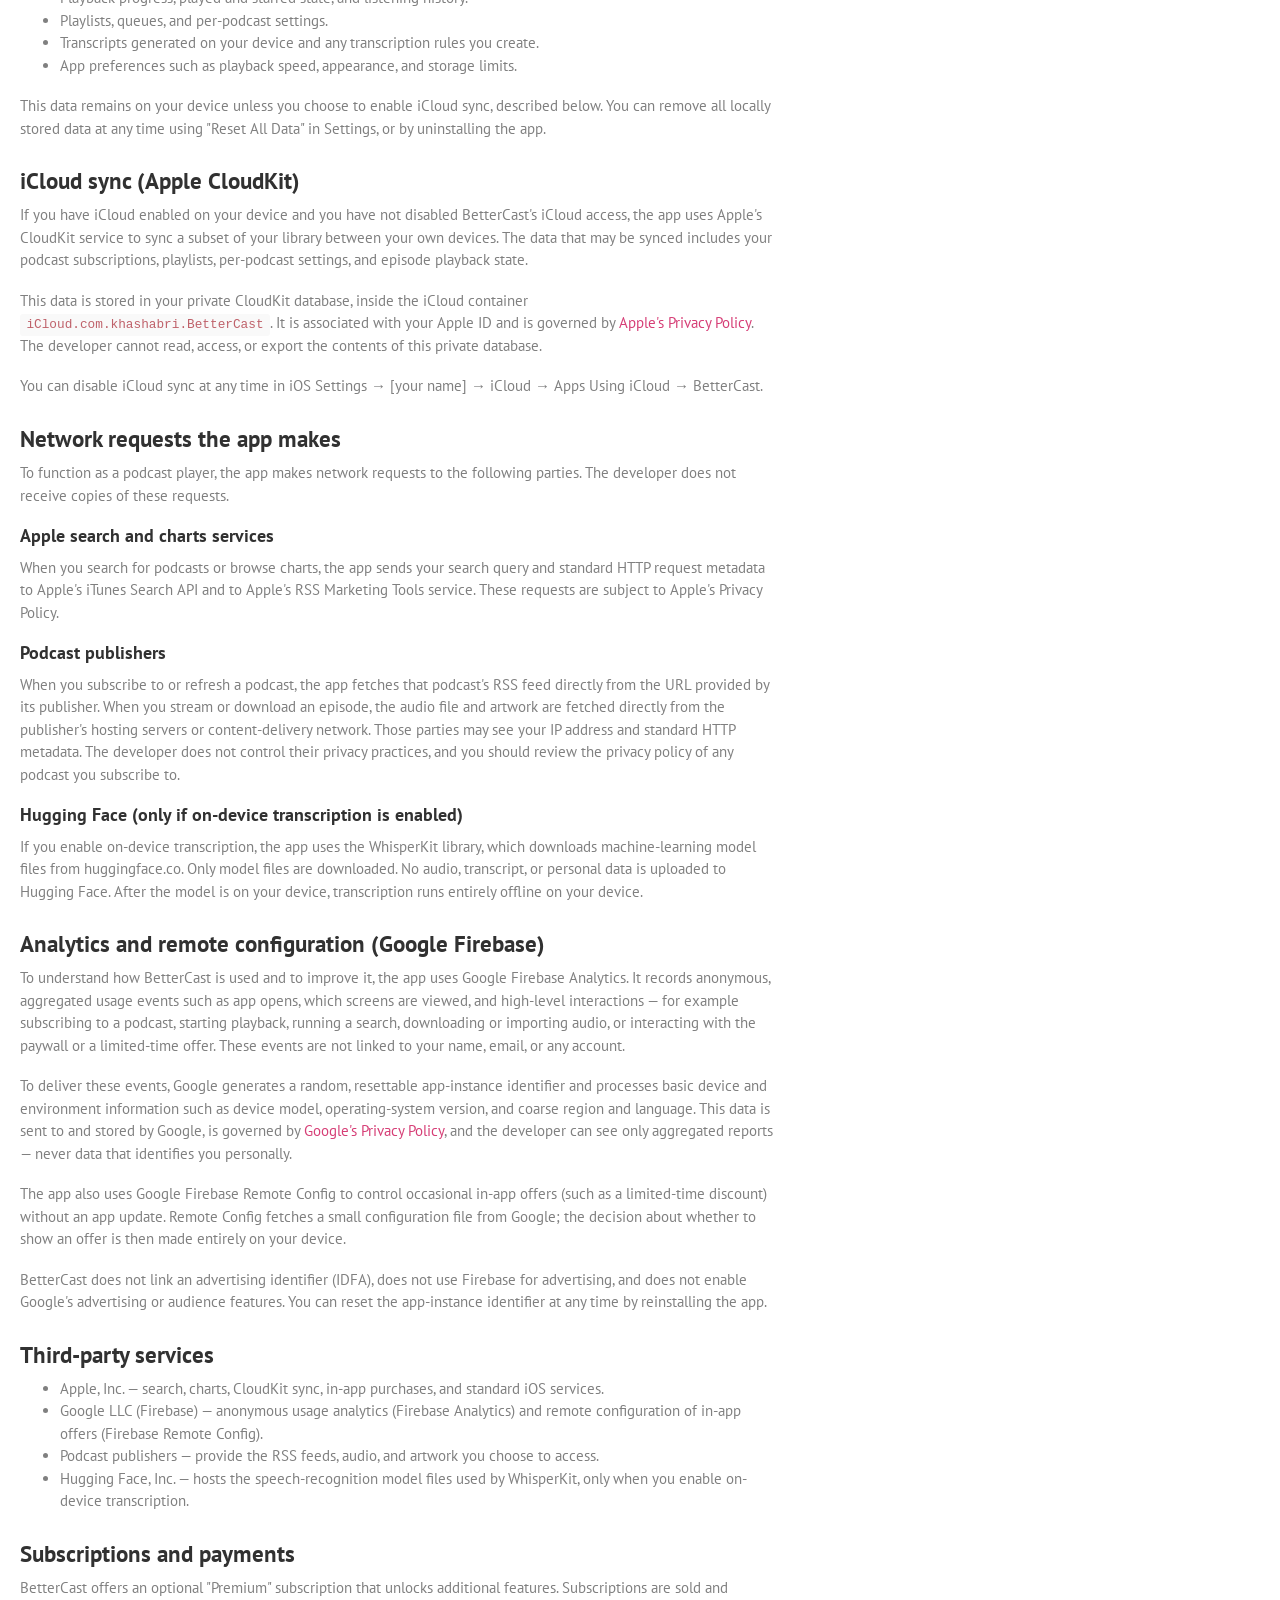
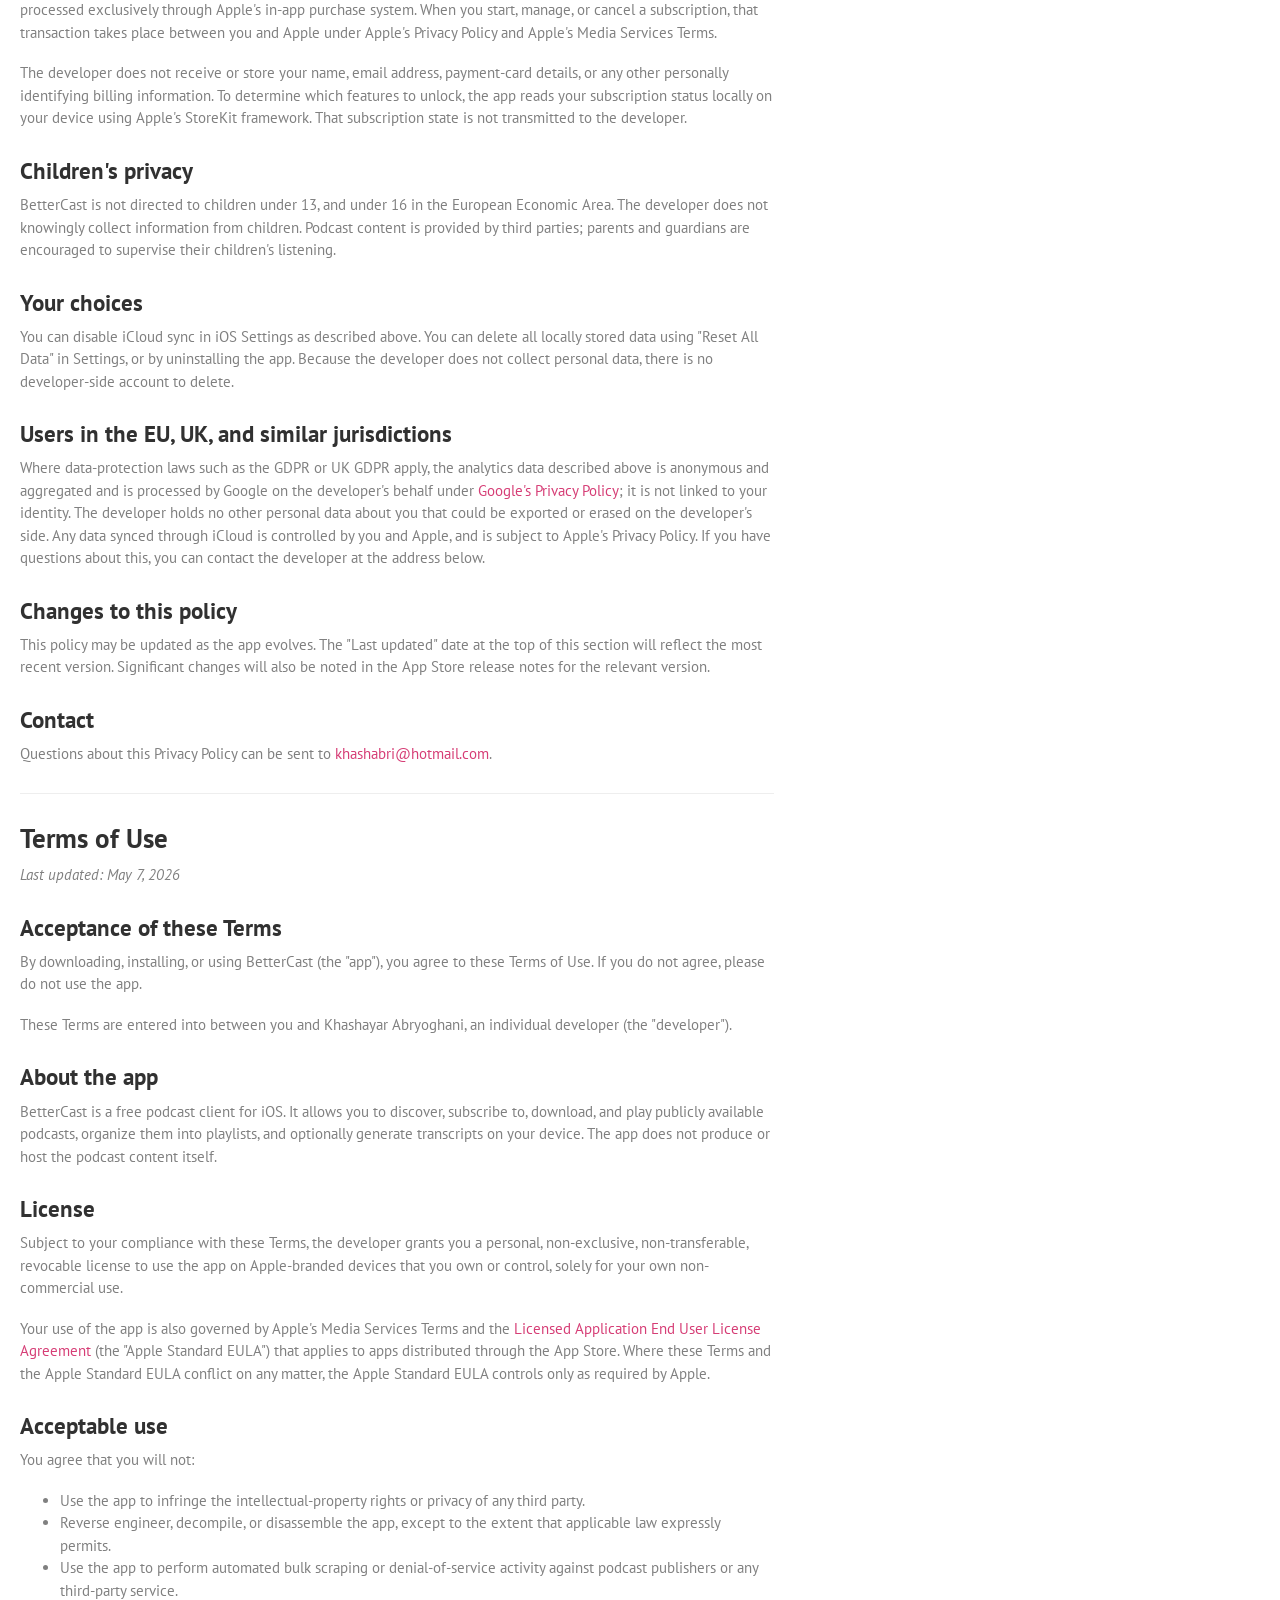
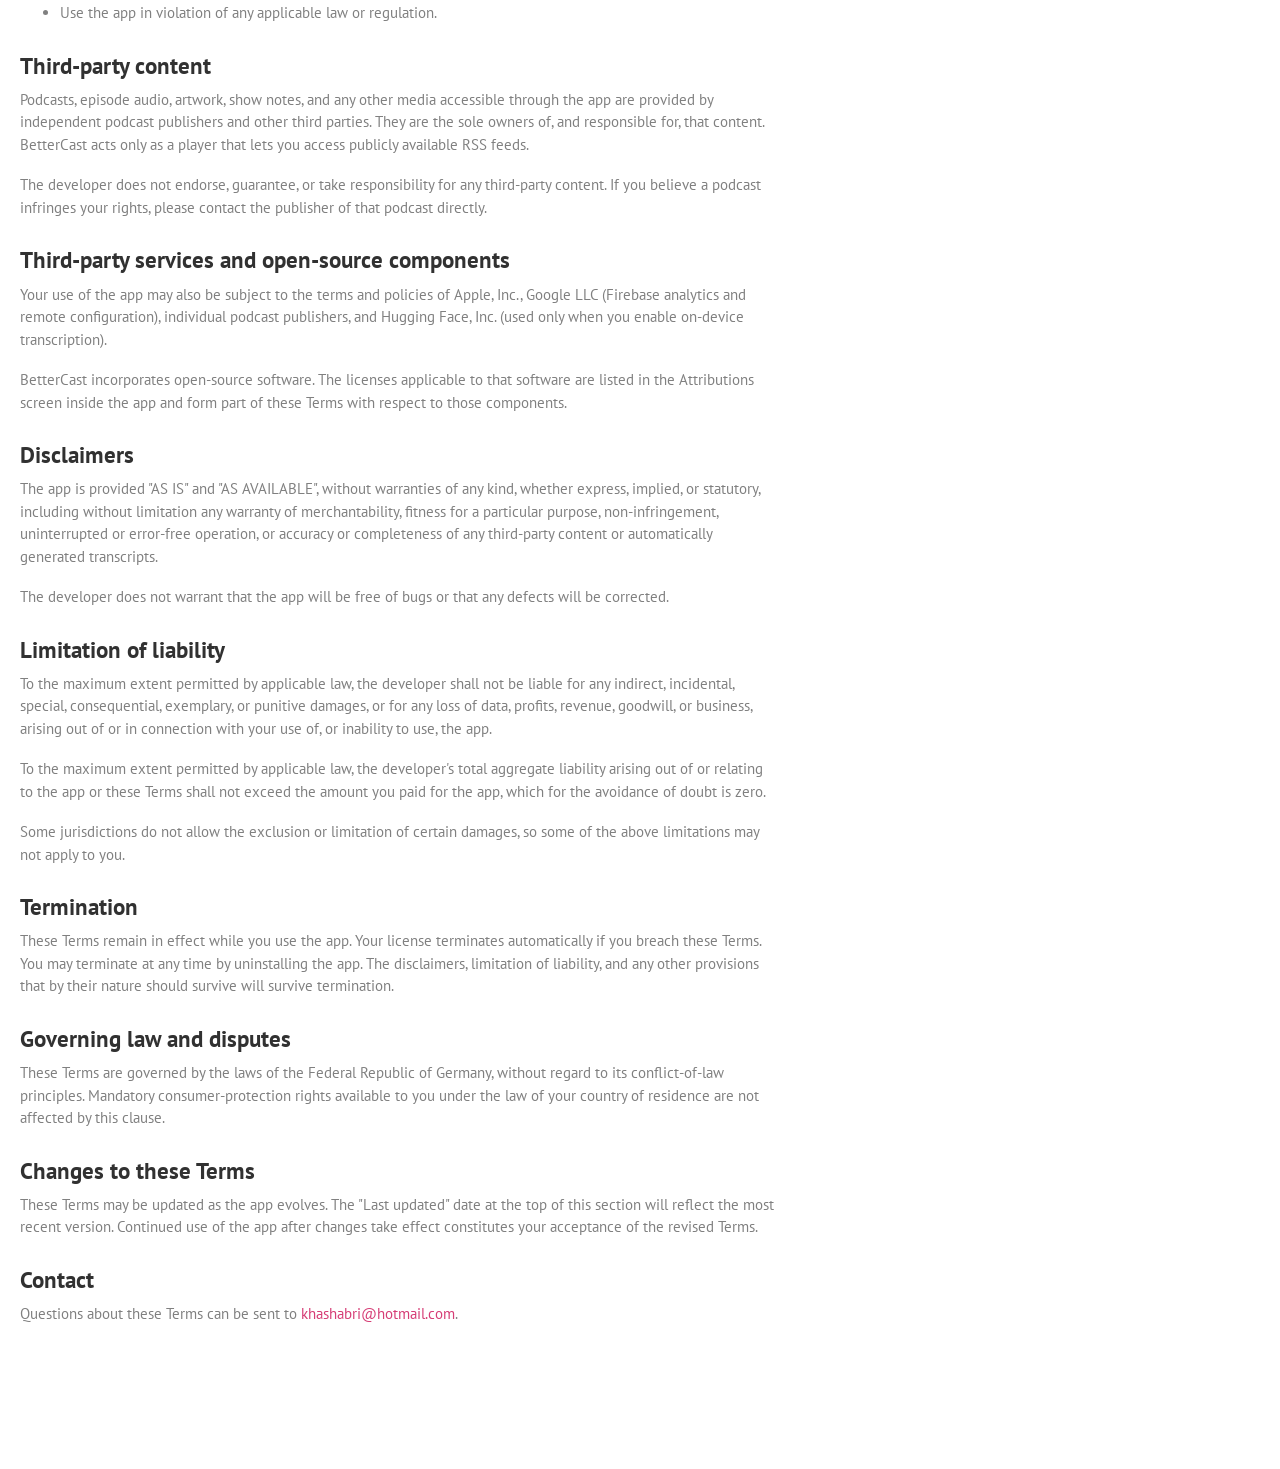
==== commit 0dc4a040: "updated bc infos" ====
--- a/bettercast.html
+++ b/bettercast.html
@@ -55,7 +55,7 @@
       <!-- ============ PRIVACY POLICY ============ -->
       <h2 id="privacy">Privacy Policy</h2>
       <p style="font-size: smaller; color: gray; max-width: 780px;">
-        <em>Last updated: May 7, 2026</em>
+        <em>Last updated: June 13, 2026</em>
       </p>
 
       <div style="font-size: smaller; color: gray; max-width: 780px;">
@@ -74,18 +74,20 @@
 
         <h3>Summary</h3>
         <p>
-          BetterCast does not require an account, does not include analytics, advertising, or third-party
-          tracking SDKs, and does not send your personal data to the developer. The developer does not
-          operate any servers that receive data about you.
+          BetterCast does not require an account and shows no advertising. To understand how the app is used
+          and to manage occasional in-app offers, it uses Google Firebase (Analytics and Remote Config).
+          Firebase collects anonymous, aggregated usage data linked only to a random app-instance identifier
+          &mdash; never your name, email, or account &mdash; and the developer sees only aggregated reports.
+          Apart from this, the developer operates no servers that receive your personal data. What Firebase
+          collects is described under "Analytics and remote configuration" below.
         </p>
 
         <h3>What the developer does not collect</h3>
         <p>The app does not collect, transmit, or store on developer-controlled systems any of the following:</p>
         <ul>
           <li>Account information, names, or sign-in credentials.</li>
-          <li>Analytics, usage statistics, or telemetry.</li>
-          <li>Crash reports automatically uploaded to third-party services.</li>
-          <li>Advertising identifiers.</li>
+          <li>Advertising identifiers (the IDFA), or any advertising SDK.</li>
+          <li>Crash reports uploaded to a third-party crash-reporting service.</li>
           <li>Location data.</li>
           <li>Contacts, photos, or calendar data.</li>
           <li>Microphone audio. The app does not request microphone access.</li>
@@ -156,9 +158,36 @@
           transcription runs entirely offline on your device.
         </p>
 
+        <h3>Analytics and remote configuration (Google Firebase)</h3>
+        <p>
+          To understand how BetterCast is used and to improve it, the app uses Google Firebase Analytics. It
+          records anonymous, aggregated usage events such as app opens, which screens are viewed, and
+          high-level interactions &mdash; for example subscribing to a podcast, starting playback, running a
+          search, downloading or importing audio, or interacting with the paywall or a limited-time offer.
+          These events are not linked to your name, email, or any account.
+        </p>
+        <p>
+          To deliver these events, Google generates a random, resettable app-instance identifier and processes
+          basic device and environment information such as device model, operating-system version, and coarse
+          region and language. This data is sent to and stored by Google, is governed by
+          <a href="https://policies.google.com/privacy" target="_blank">Google's Privacy Policy</a>, and the
+          developer can see only aggregated reports &mdash; never data that identifies you personally.
+        </p>
+        <p>
+          The app also uses Google Firebase Remote Config to control occasional in-app offers (such as a
+          limited-time discount) without an app update. Remote Config fetches a small configuration file from
+          Google; the decision about whether to show an offer is then made entirely on your device.
+        </p>
+        <p>
+          BetterCast does not link an advertising identifier (IDFA), does not use Firebase for advertising,
+          and does not enable Google's advertising or audience features. You can reset the app-instance
+          identifier at any time by reinstalling the app.
+        </p>
+
         <h3>Third-party services</h3>
         <ul>
           <li>Apple, Inc. &mdash; search, charts, CloudKit sync, in-app purchases, and standard iOS services.</li>
+          <li>Google LLC (Firebase) &mdash; anonymous usage analytics (Firebase Analytics) and remote configuration of in-app offers (Firebase Remote Config).</li>
           <li>Podcast publishers &mdash; provide the RSS feeds, audio, and artwork you choose to access.</li>
           <li>Hugging Face, Inc. &mdash; hosts the speech-recognition model files used by WhisperKit, only when you enable on-device transcription.</li>
         </ul>
@@ -193,10 +222,13 @@
 
         <h3>Users in the EU, UK, and similar jurisdictions</h3>
         <p>
-          Where data-protection laws such as the GDPR or UK GDPR apply, the developer holds no personal
-          data about you that could be exported or erased on the developer's side. Any data synced through
-          iCloud is controlled by you and Apple, and is subject to Apple's Privacy Policy. If you have
-          questions about this, you can contact the developer at the address below.
+          Where data-protection laws such as the GDPR or UK GDPR apply, the analytics data described above is
+          anonymous and aggregated and is processed by Google on the developer's behalf under
+          <a href="https://policies.google.com/privacy" target="_blank">Google's Privacy Policy</a>; it is not
+          linked to your identity. The developer holds no other personal data about you that could be exported
+          or erased on the developer's side. Any data synced through iCloud is controlled by you and Apple,
+          and is subject to Apple's Privacy Policy. If you have questions about this, you can contact the
+          developer at the address below.
         </p>
 
         <h3>Changes to this policy</h3>
@@ -276,8 +308,9 @@
 
         <h3>Third-party services and open-source components</h3>
         <p>
-          Your use of the app may also be subject to the terms and policies of Apple, Inc., individual
-          podcast publishers, and Hugging Face, Inc. (used only when you enable on-device transcription).
+          Your use of the app may also be subject to the terms and policies of Apple, Inc., Google LLC
+          (Firebase analytics and remote configuration), individual podcast publishers, and Hugging Face,
+          Inc. (used only when you enable on-device transcription).
         </p>
         <p>
           BetterCast incorporates open-source software. The licenses applicable to that software are listed
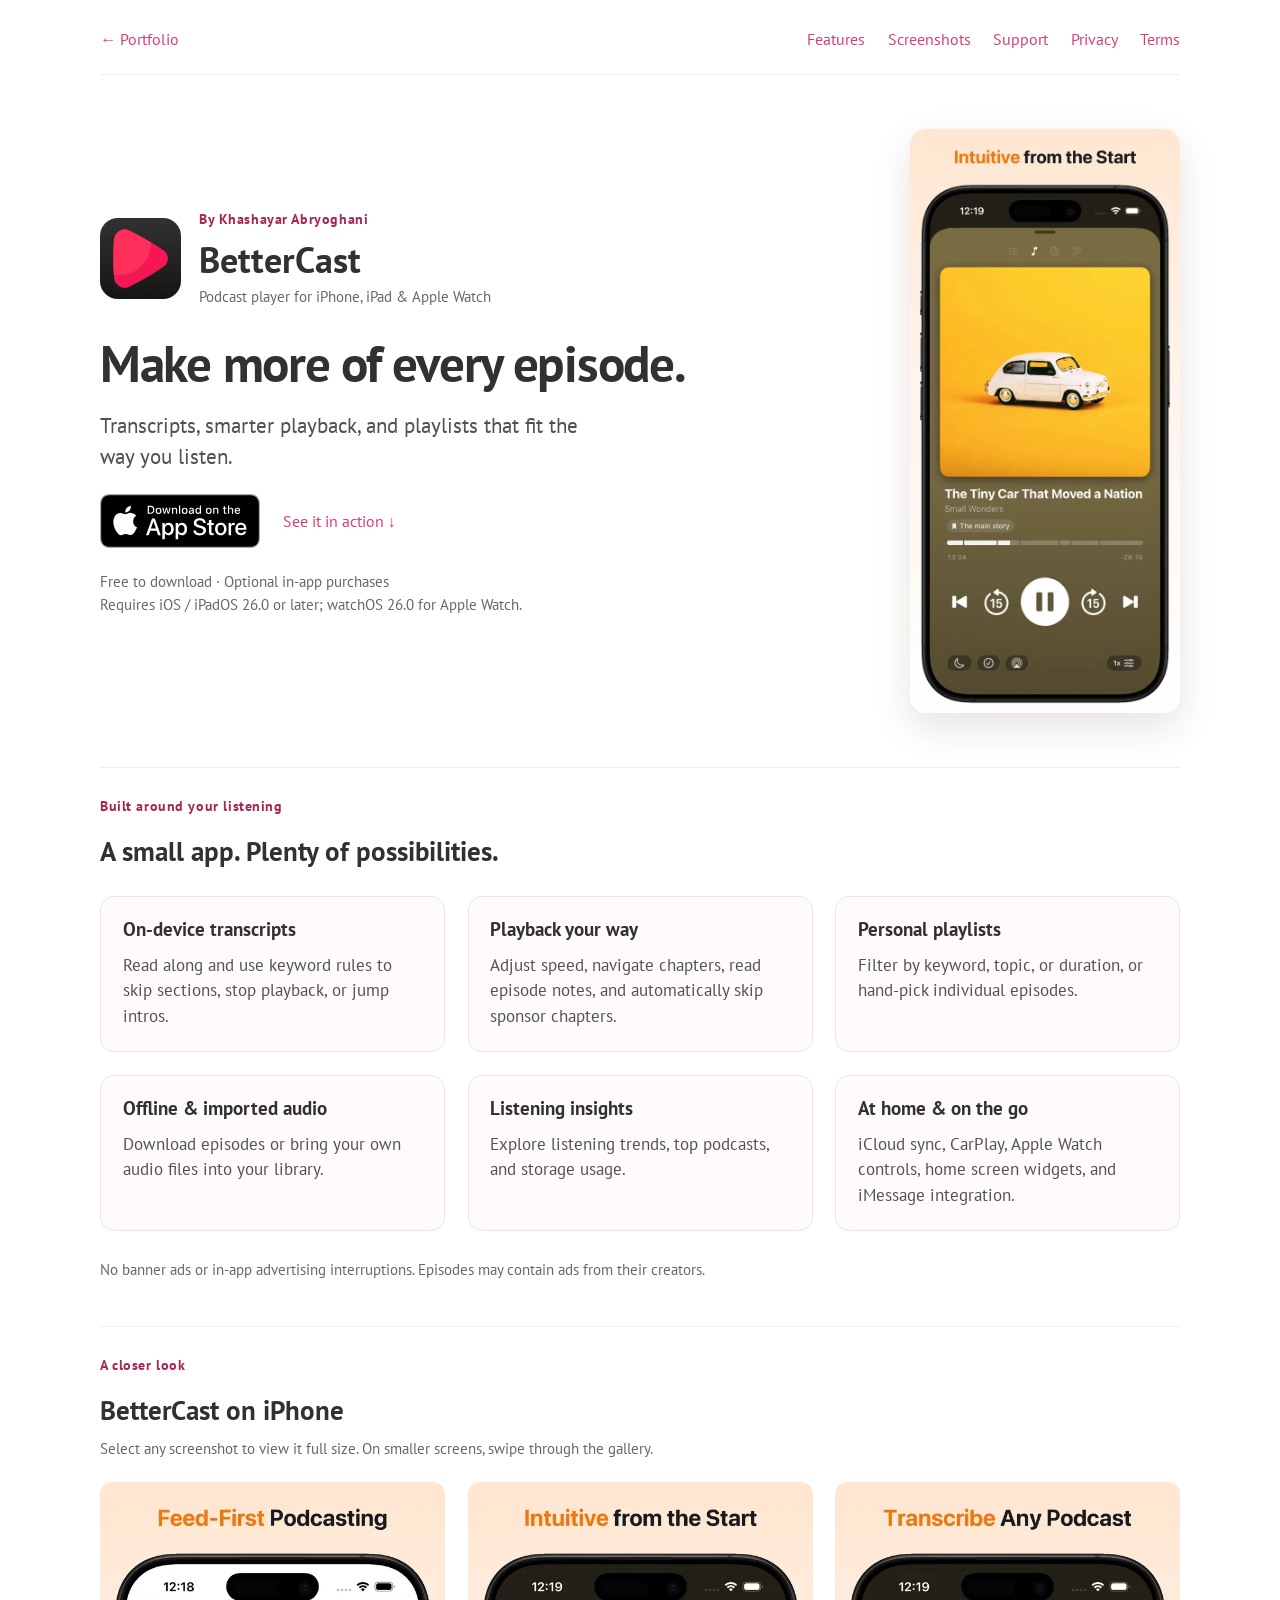
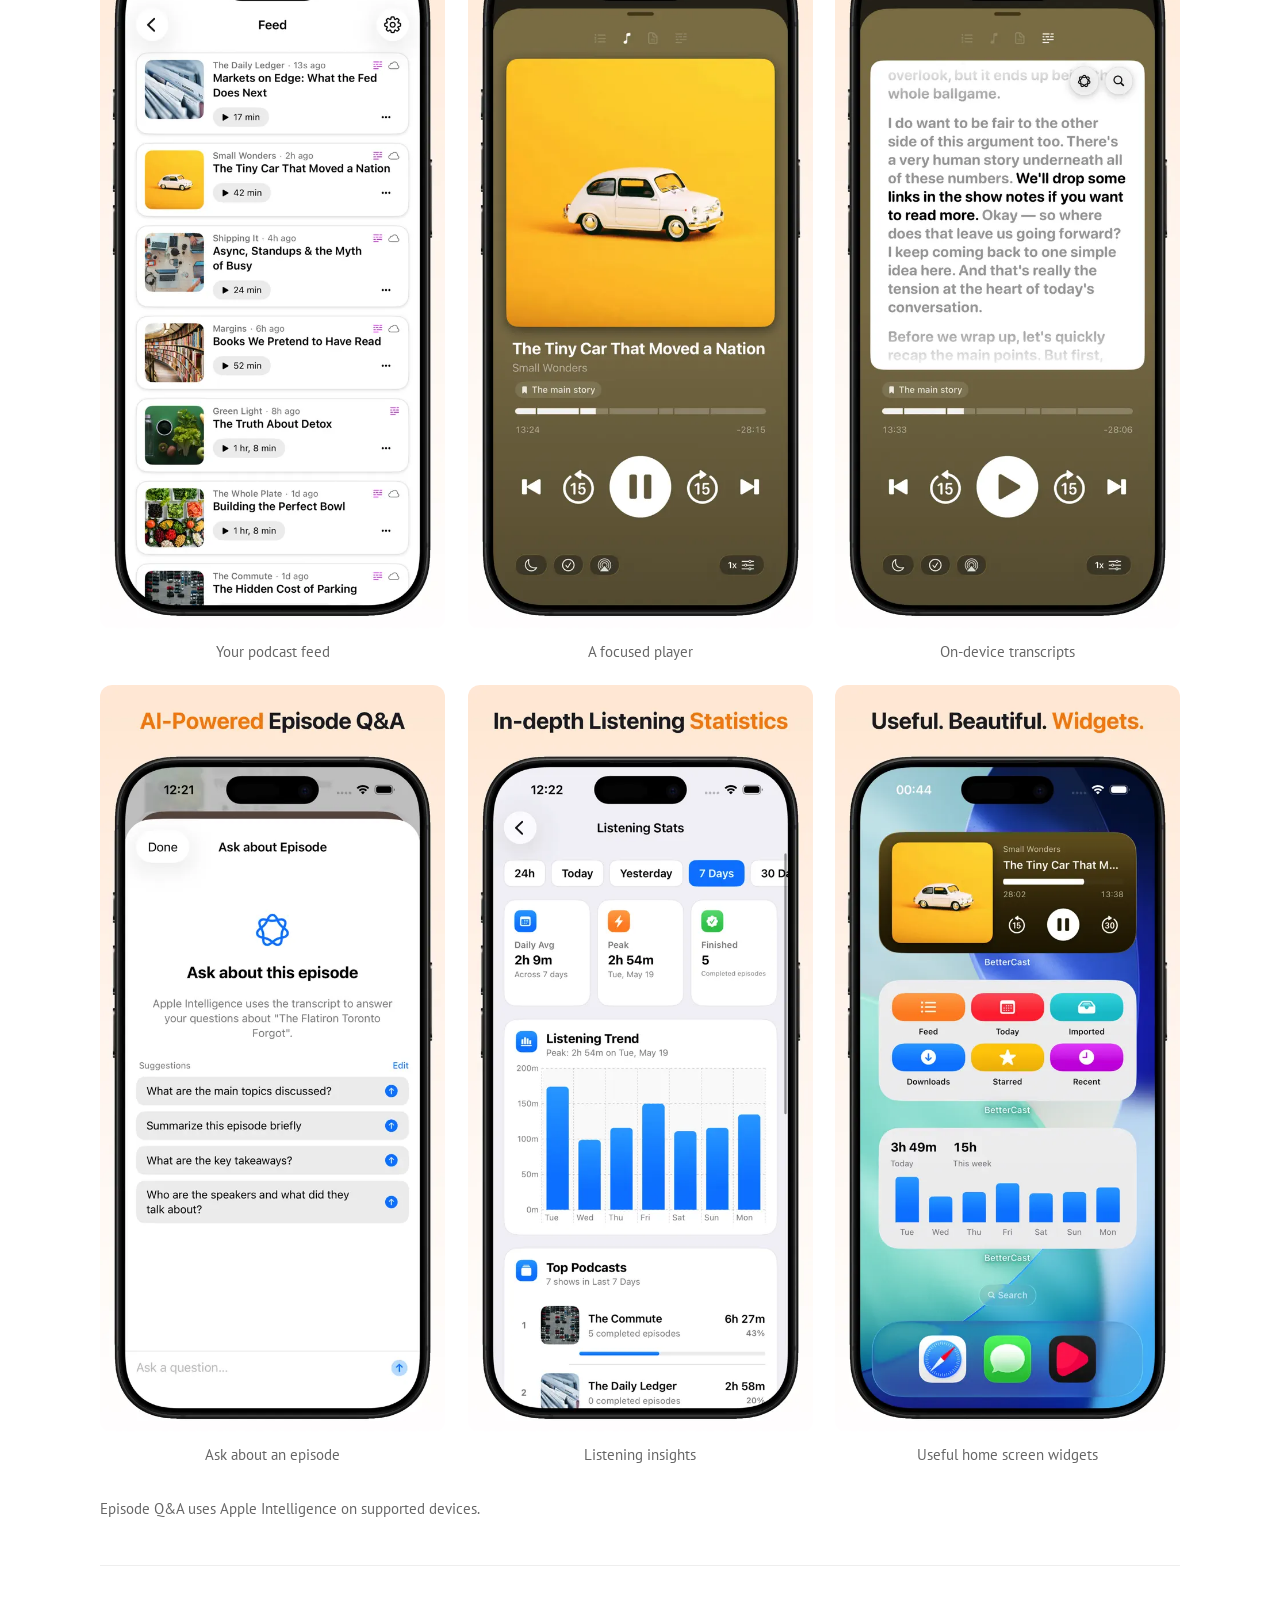
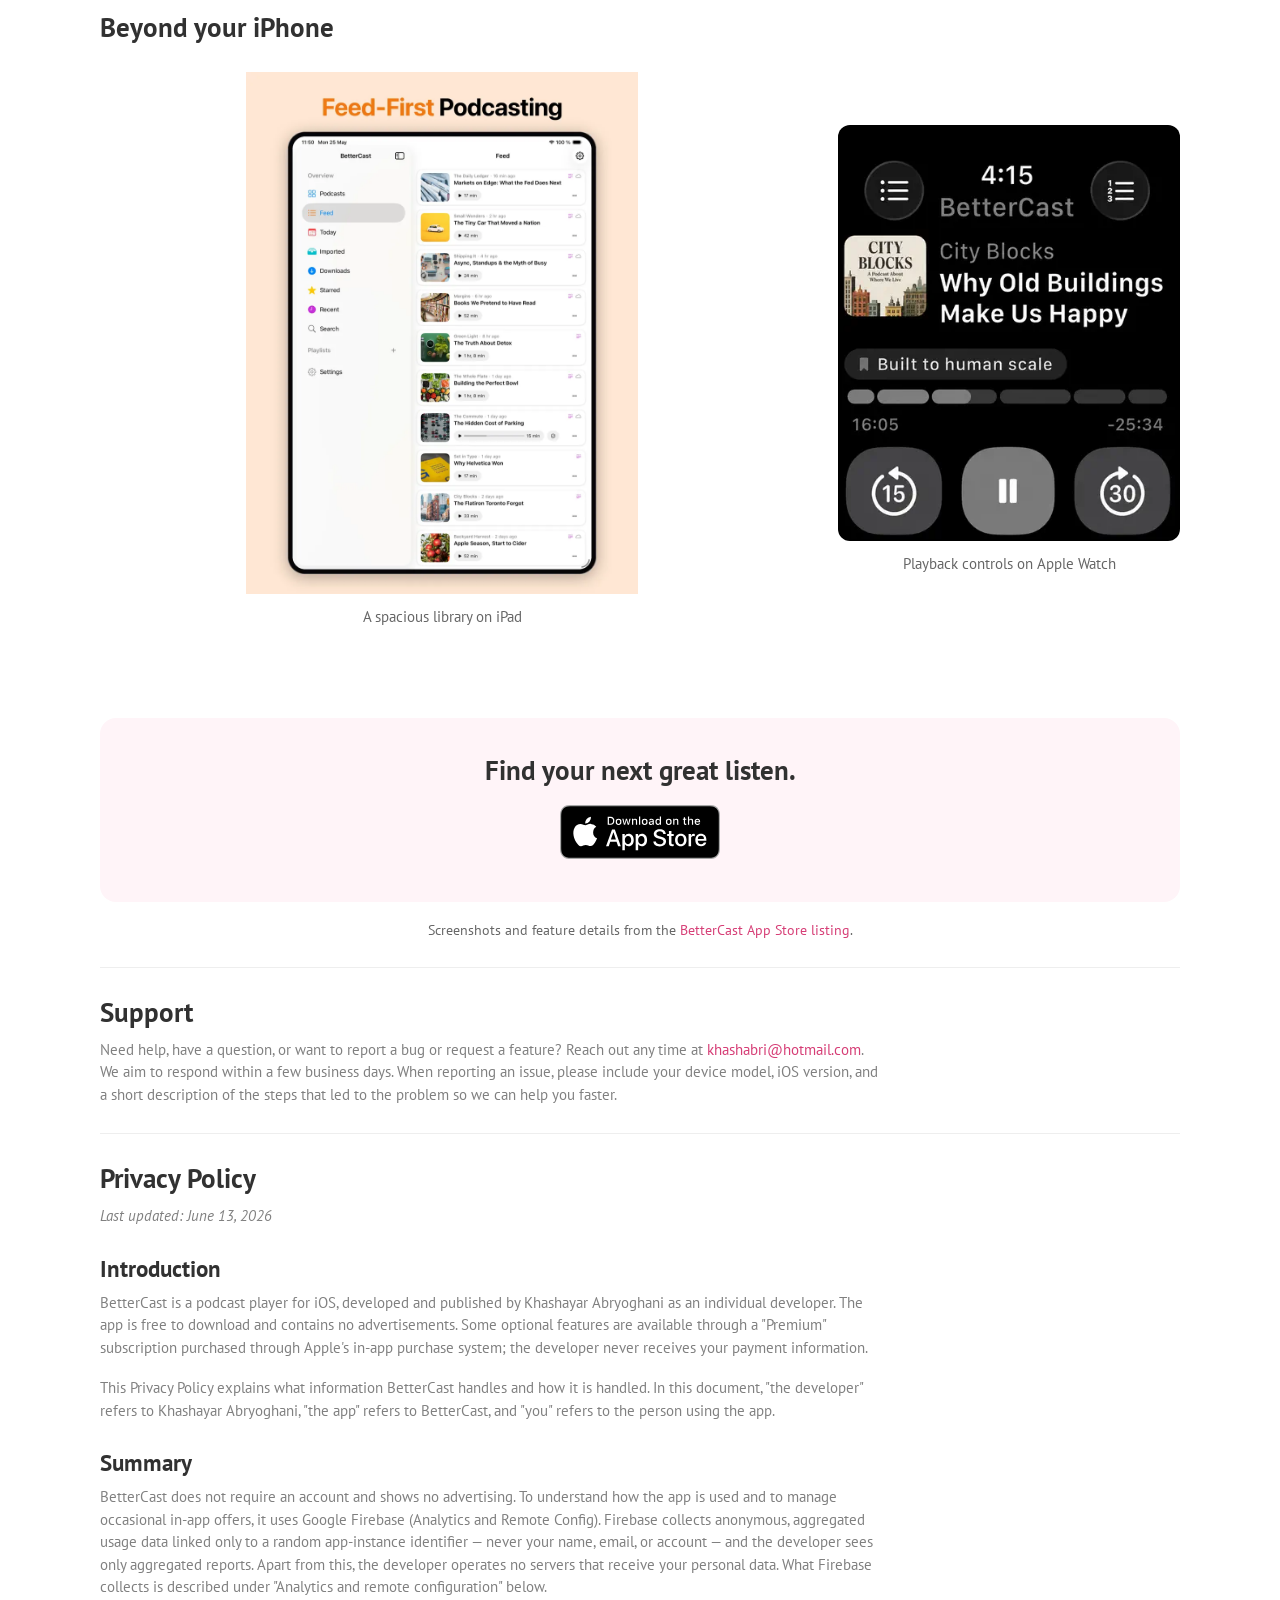
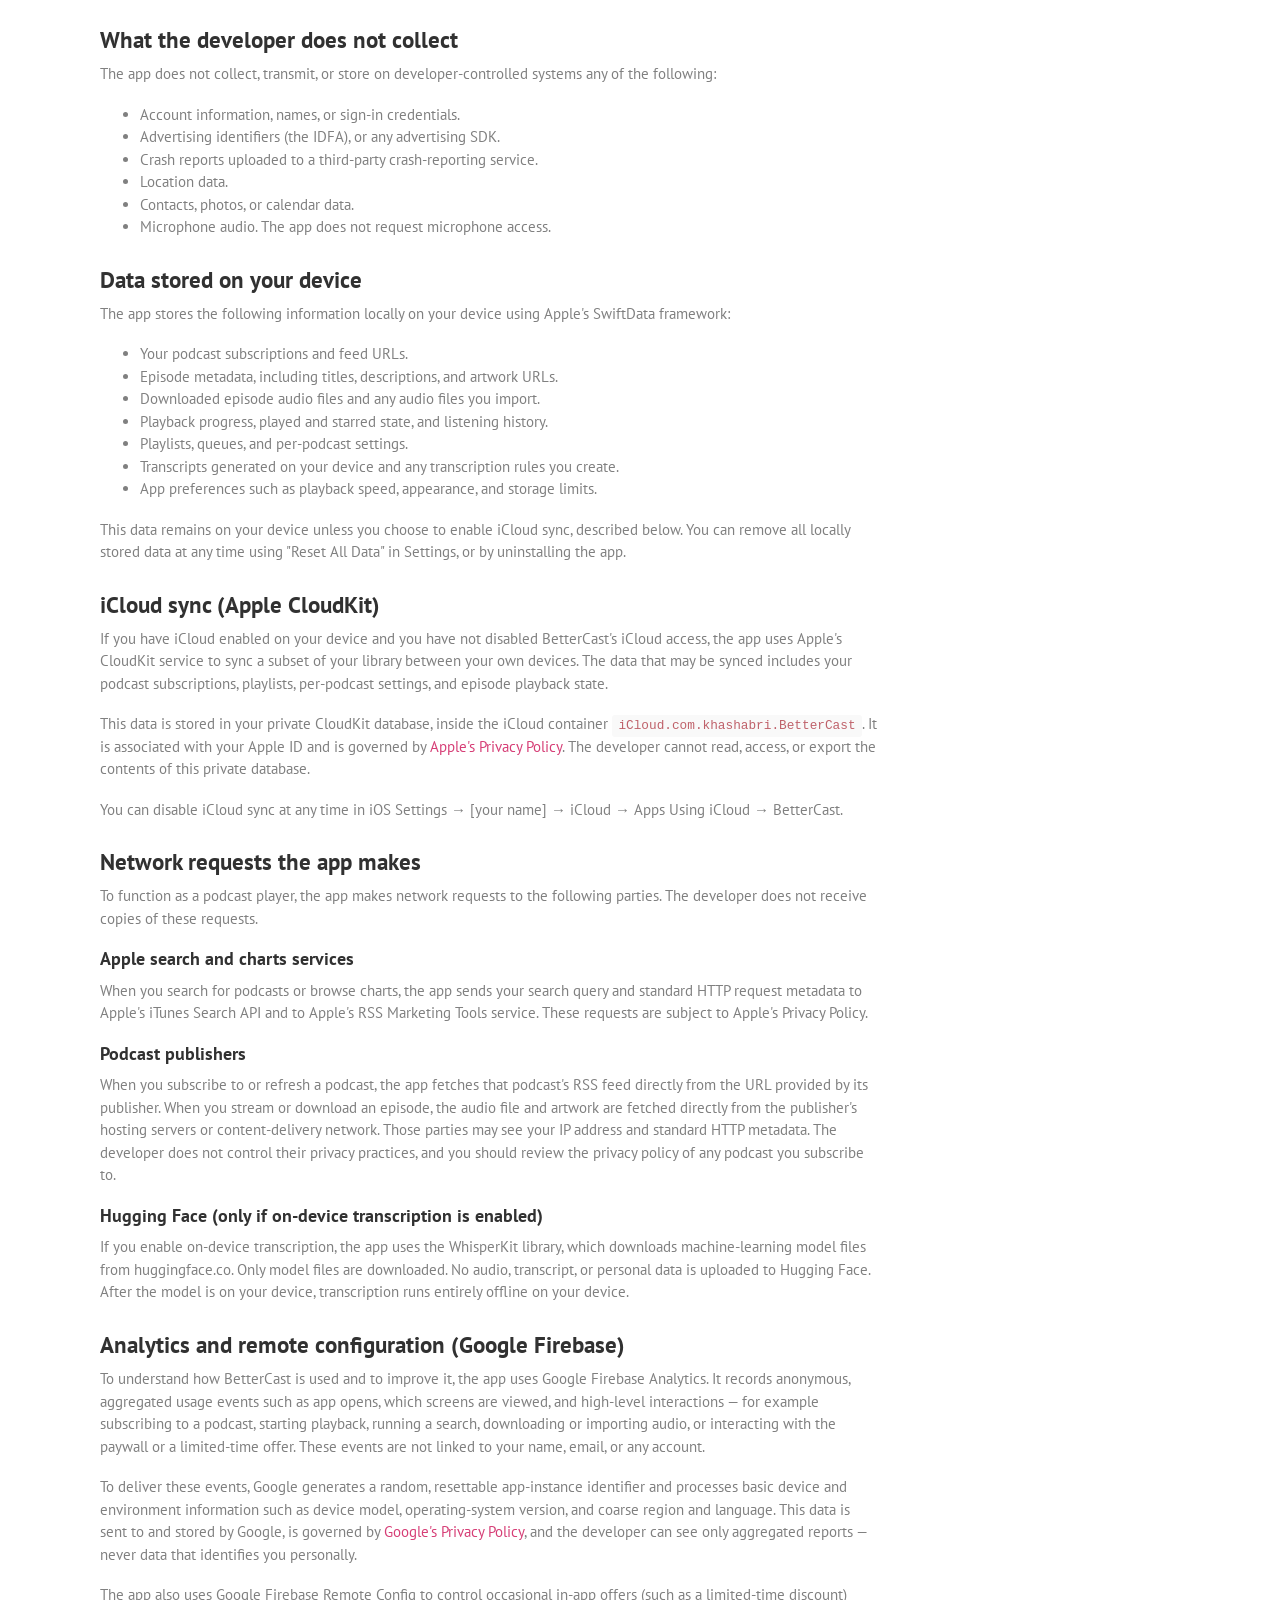
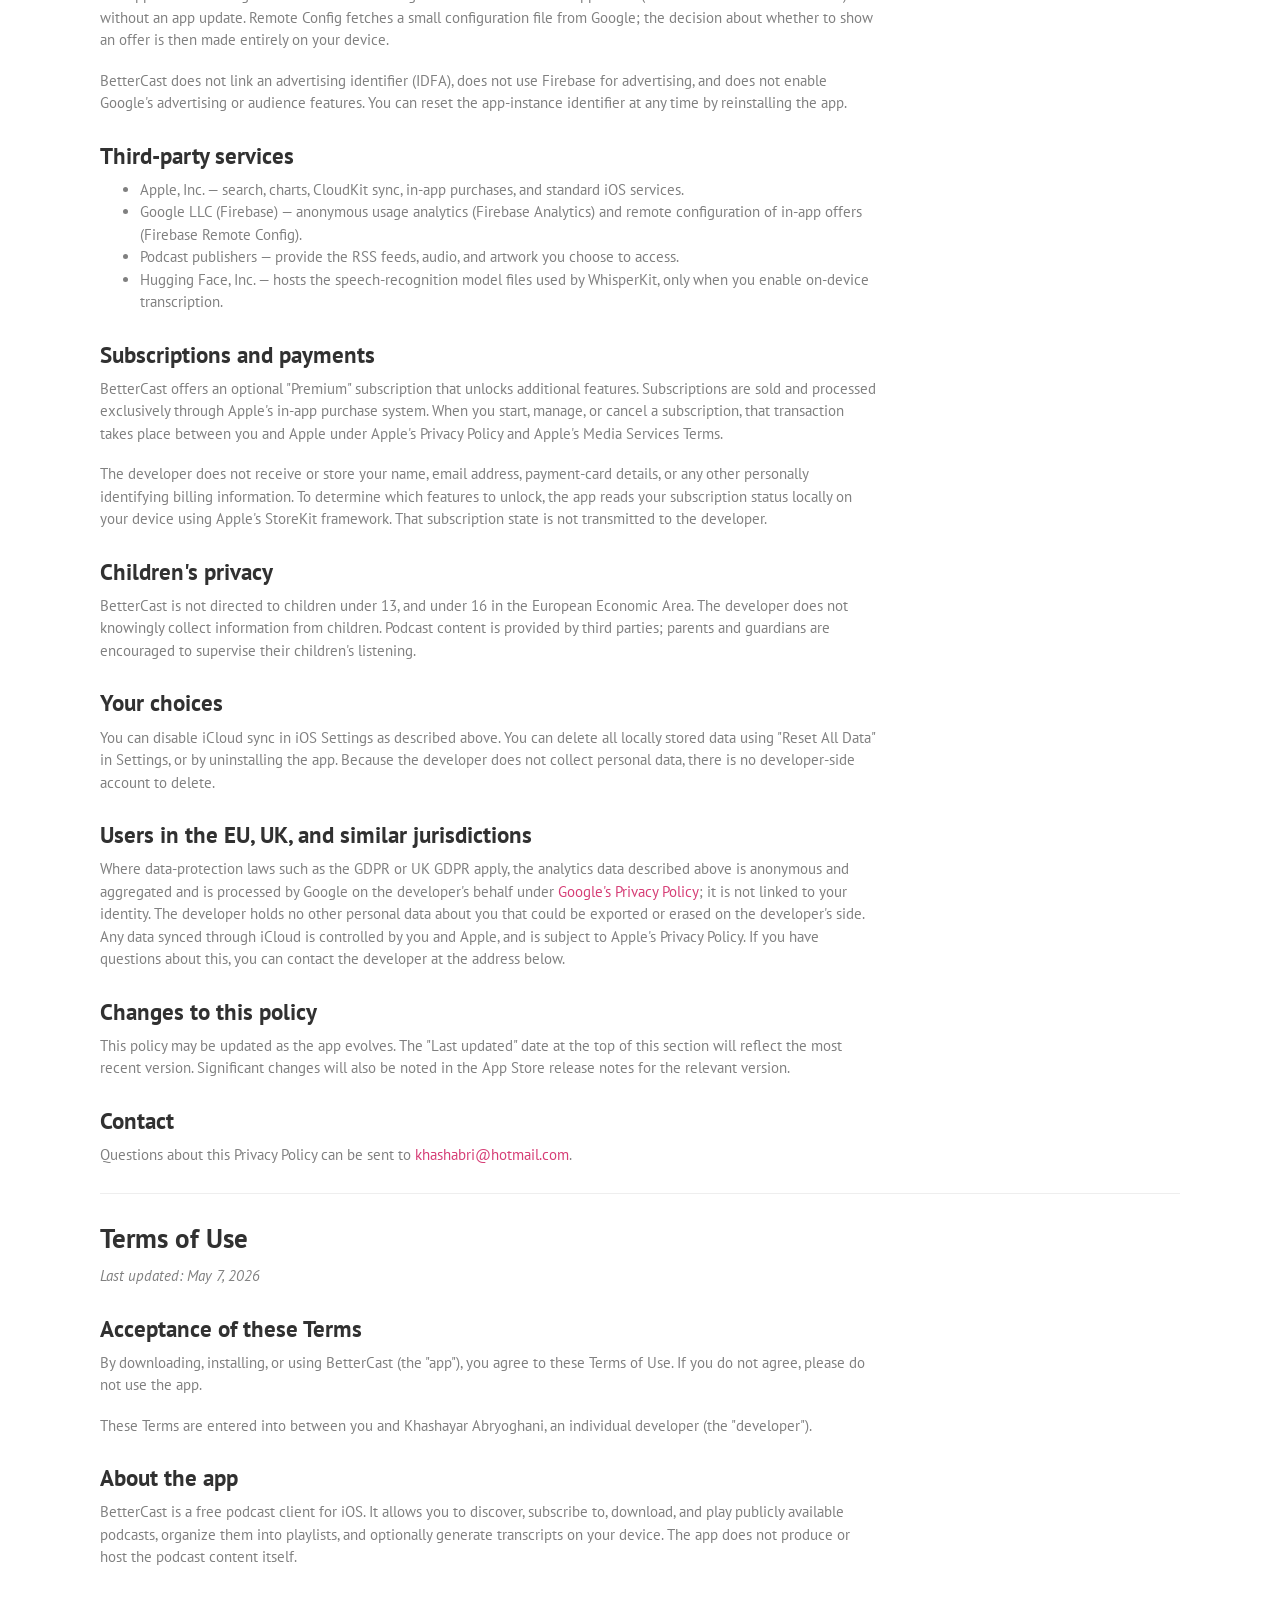
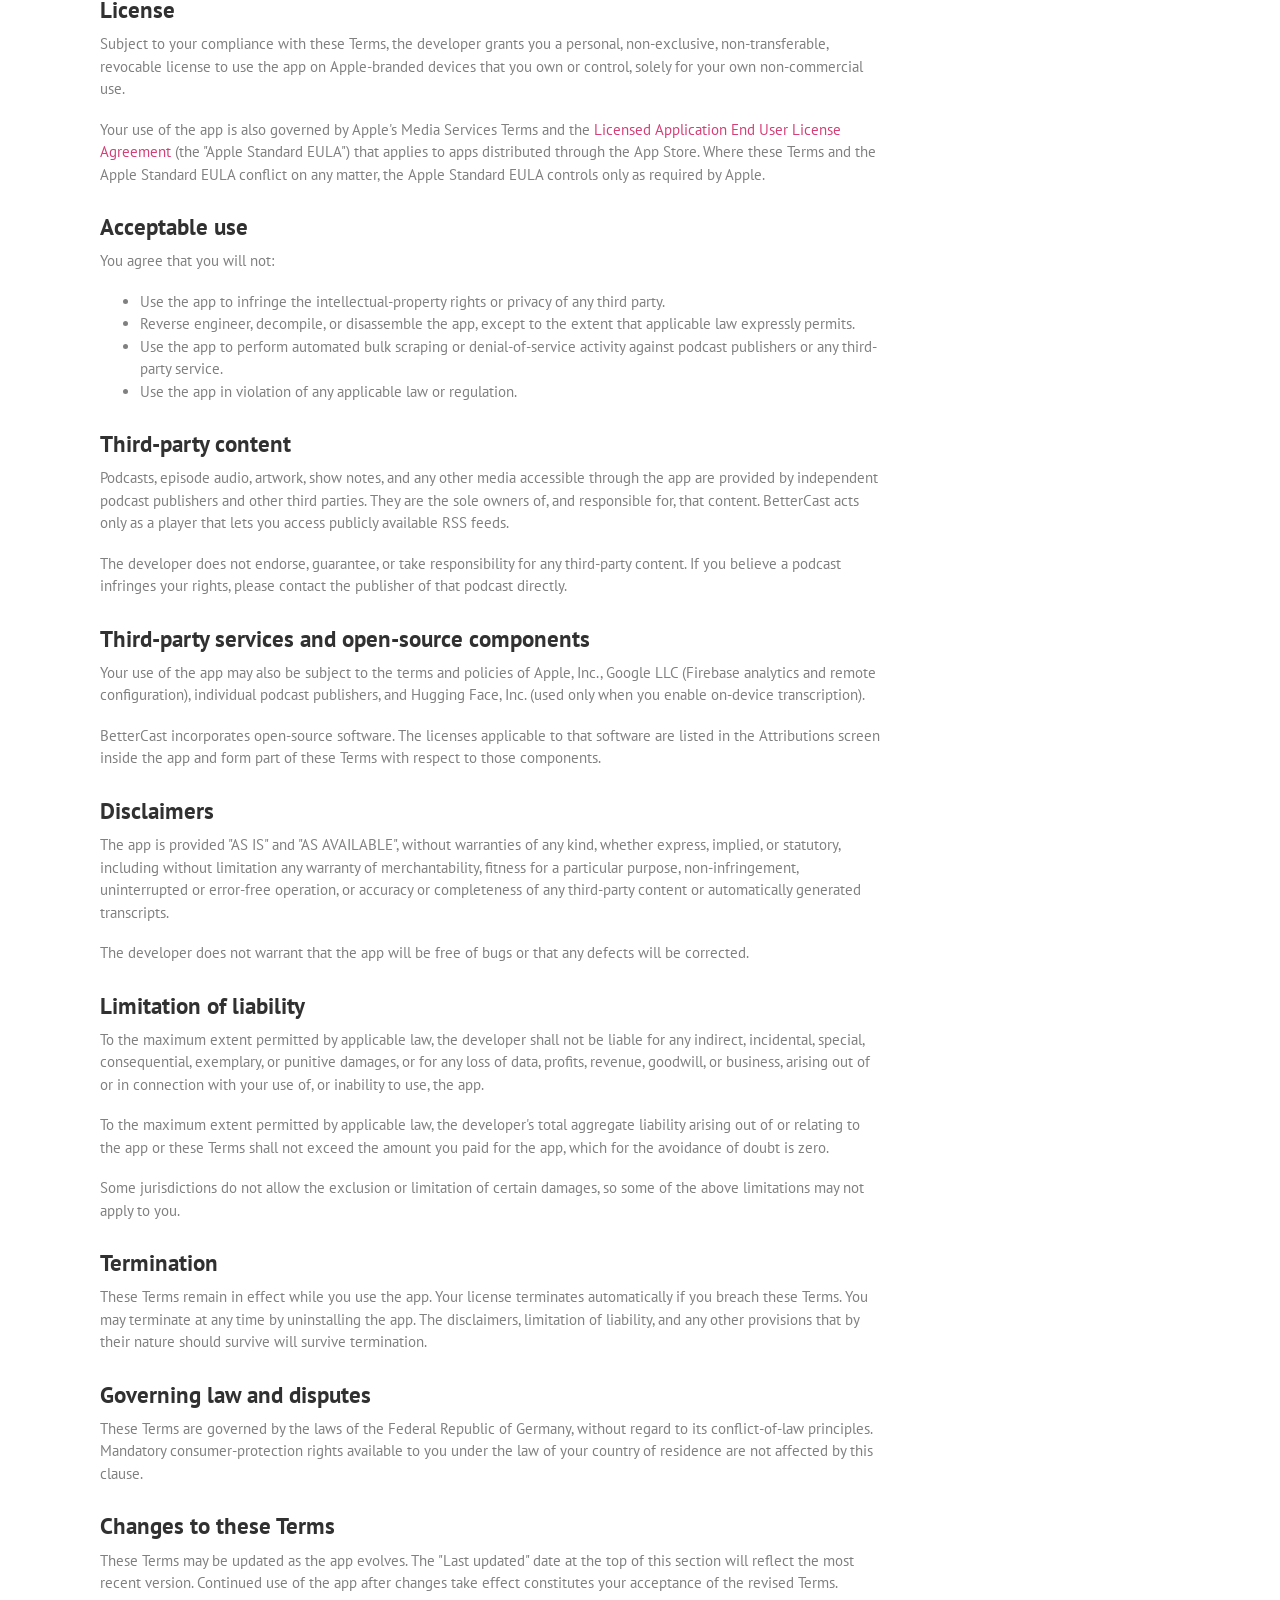
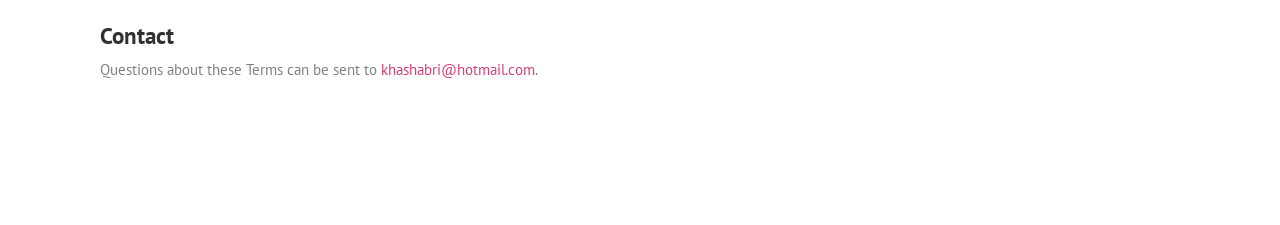
==== commit 9e3f3d5f: "Showcase BetterCast with features and App Store screenshots" ====
--- a/bettercast.html
+++ b/bettercast.html
@@ -5,38 +5,168 @@
   <meta http-equiv="content-type" content="text/html; charset=utf-8">
   <meta name="author" content="Khashayar Abryoghani">
   <meta name="viewport" content="width=device-width, initial-scale=1">
-  <title>BetterCast · Khashayar Abryoghani</title>
+  <meta name="description" content="BetterCast is an ad-free podcast player with on-device transcripts, custom playlists, offline listening, iCloud sync, and CarPlay. Explore features and screenshots.">
+  <meta property="og:type" content="website">
+  <meta property="og:url" content="https://khashabri.github.io/bettercast.html">
+  <meta property="og:title" content="BetterCast · Podcast listening, your way">
+  <meta property="og:description" content="On-device transcripts, smart playback, and a library that follows you across Apple devices.">
+  <meta property="og:image" content="https://khashabri.github.io/images/bettercast-icon.jpg">
+  <meta name="twitter:card" content="summary">
+  <link rel="canonical" href="https://khashabri.github.io/bettercast.html">
+  <title>BetterCast · Podcast Player for iPhone, iPad &amp; Apple Watch</title>
 
   <link rel="stylesheet" href="css/poole.css">
   <link rel="stylesheet" href="css/syntax.css">
   <link rel="stylesheet" href="css/hyde.css">
-  <link rel="stylesheet" href="http://fonts.googleapis.com/css?family=PT+Sans:400,400italic,700|Abril+Fatface">
+  <link rel="stylesheet" href="css/bettercast.css">
+  <link rel="stylesheet" href="https://fonts.googleapis.com/css?family=PT+Sans:400,400italic,700|Abril+Fatface">
 
   <link rel="shortcut icon" href="favicon.ico">
 </head>
 
 <body class="theme-base-08">
 
-  <div class="content container" style="margin-left: 0; padding-left: 20px;">
+  <main class="content container bettercast-page">
     <div class="page">
-      <h1>BetterCast</h1>
-      <p style="color: gray; font-size: smaller;">Podcast player for iPhone, iPad &amp; Apple Watch</p>
+      <nav class="bc-nav" aria-label="BetterCast navigation">
+        <a href="index.html#projects">← Portfolio</a>
+        <div>
+          <a href="#features">Features</a>
+          <a href="#screenshots">Screenshots</a>
+          <a href="#support">Support</a>
+          <a href="#privacy">Privacy</a>
+          <a href="#terms">Terms</a>
+        </div>
+      </nav>
 
       <!-- ============ MARKETING ============ -->
-      <h2 id="marketing">About the App</h2>
-      <p style="max-width: 780px;">
-        BetterCast is a fast, intuitive, and completely ad-free podcast player built for people who truly
-        love podcasts. It is designed from the ground up to make every part of podcast listening smarter,
-        smoother, and more enjoyable across Apple devices.
-      </p>
-      <ul style="max-width: 780px;">
-        <li>100% ad-free experience &mdash; no banners, no in-app interruptions</li>
-        <li>Advanced playback: speed control, skip silence, chapter markers, episode notes</li>
-        <li>On-device transcription for any podcast, with privacy in mind</li>
-        <li>Powerful playlist customization by keyword, topic, and duration</li>
-        <li>Detailed listening insights and storage analytics</li>
-        <li>Deep Apple ecosystem integration &mdash; iPhone, iPad, Apple Watch, and iMessage</li>
-      </ul>
+      <section class="bc-hero" id="marketing" aria-labelledby="app-title">
+        <div>
+          <div class="bc-heading">
+            <img class="bc-icon" src="images/bettercast-icon.jpg" alt="" width="80" height="80">
+            <div>
+              <p class="bc-eyebrow">By Khashayar Abryoghani</p>
+              <h1 id="app-title">BetterCast</h1>
+              <p class="bc-platforms">Podcast player for iPhone, iPad &amp; Apple Watch</p>
+            </div>
+          </div>
+          <h2 class="bc-tagline">Make more of every episode.</h2>
+          <p class="bc-intro">Transcripts, smarter playback, and playlists that fit the way you listen.</p>
+          <div class="bc-actions">
+            <a class="bc-store-link" href="https://apps.apple.com/app/id6759830475" target="_blank" rel="noopener">
+              <img src="images/download-on-the-app-store.svg" alt="Download BetterCast on the App Store" width="160" height="54">
+            </a>
+            <a href="#screenshots">See it in action ↓</a>
+          </div>
+          <p class="bc-small">Free to download · Optional in-app purchases<br>Requires iOS / iPadOS 26.0 or later; watchOS 26.0 for Apple Watch.</p>
+        </div>
+        <a class="bc-hero-preview" href="#screenshots" aria-label="Explore BetterCast screenshots">
+          <img src="images/bettercast/iphone-player.webp" alt="BetterCast podcast player with episode artwork and playback controls" width="600" height="1299" fetchpriority="high">
+        </a>
+      </section>
+
+      <section class="bc-section" id="features" aria-labelledby="features-title">
+        <p class="bc-eyebrow">Built around your listening</p>
+        <h2 id="features-title">A small app. Plenty of possibilities.</h2>
+        <div class="bc-features">
+          <article>
+            <h3>On-device transcripts</h3>
+            <p>Read along and use keyword rules to skip sections, stop playback, or jump intros.</p>
+          </article>
+          <article>
+            <h3>Playback your way</h3>
+            <p>Adjust speed, navigate chapters, read episode notes, and automatically skip sponsor chapters.</p>
+          </article>
+          <article>
+            <h3>Personal playlists</h3>
+            <p>Filter by keyword, topic, or duration, or hand-pick individual episodes.</p>
+          </article>
+          <article>
+            <h3>Offline &amp; imported audio</h3>
+            <p>Download episodes or bring your own audio files into your library.</p>
+          </article>
+          <article>
+            <h3>Listening insights</h3>
+            <p>Explore listening trends, top podcasts, and storage usage.</p>
+          </article>
+          <article>
+            <h3>At home &amp; on the go</h3>
+            <p>iCloud sync, CarPlay, Apple Watch controls, home screen widgets, and iMessage integration.</p>
+          </article>
+        </div>
+        <p class="bc-small">No banner ads or in-app advertising interruptions. Episodes may contain ads from their creators.</p>
+      </section>
+
+      <section class="bc-section" id="screenshots" aria-labelledby="screenshots-title">
+        <p class="bc-eyebrow">A closer look</p>
+        <h2 id="screenshots-title">BetterCast on iPhone</h2>
+        <p class="bc-small">Select any screenshot to view it full size. On smaller screens, swipe through the gallery.</p>
+        <div class="bc-gallery" role="region" aria-label="BetterCast iPhone screenshots" tabindex="0">
+        <figure class="bc-screenshot">
+          <a href="images/bettercast/iphone-feed.webp" target="_blank" rel="noopener" aria-label="View full-size screenshot: Your podcast feed">
+            <img src="images/bettercast/iphone-feed.webp" alt="BetterCast on iPhone showing a feed of podcast episodes" width="600" height="1299" loading="lazy" decoding="async">
+          </a>
+          <figcaption>Your podcast feed</figcaption>
+        </figure>
+        <figure class="bc-screenshot">
+          <a href="images/bettercast/iphone-player.webp" target="_blank" rel="noopener" aria-label="View full-size screenshot: A focused player">
+            <img src="images/bettercast/iphone-player.webp" alt="BetterCast on iPhone showing episode artwork and playback controls" width="600" height="1299" loading="lazy" decoding="async">
+          </a>
+          <figcaption>A focused player</figcaption>
+        </figure>
+        <figure class="bc-screenshot">
+          <a href="images/bettercast/iphone-transcript.webp" target="_blank" rel="noopener" aria-label="View full-size screenshot: On-device transcripts">
+            <img src="images/bettercast/iphone-transcript.webp" alt="BetterCast on iPhone displaying a transcript alongside the podcast player" width="600" height="1299" loading="lazy" decoding="async">
+          </a>
+          <figcaption>On-device transcripts</figcaption>
+        </figure>
+        <figure class="bc-screenshot">
+          <a href="images/bettercast/iphone-episode-qa.webp" target="_blank" rel="noopener" aria-label="View full-size screenshot: Ask about an episode">
+            <img src="images/bettercast/iphone-episode-qa.webp" alt="BetterCast episode questions screen with Apple Intelligence and suggested questions" width="600" height="1299" loading="lazy" decoding="async">
+          </a>
+          <figcaption>Ask about an episode</figcaption>
+        </figure>
+        <figure class="bc-screenshot">
+          <a href="images/bettercast/iphone-stats.webp" target="_blank" rel="noopener" aria-label="View full-size screenshot: Listening insights">
+            <img src="images/bettercast/iphone-stats.webp" alt="BetterCast listening statistics with a daily listening chart and top podcasts" width="600" height="1299" loading="lazy" decoding="async">
+          </a>
+          <figcaption>Listening insights</figcaption>
+        </figure>
+        <figure class="bc-screenshot">
+          <a href="images/bettercast/iphone-widgets.webp" target="_blank" rel="noopener" aria-label="View full-size screenshot: Useful home screen widgets">
+            <img src="images/bettercast/iphone-widgets.webp" alt="BetterCast widgets showing playback controls, library shortcuts, and listening statistics" width="600" height="1299" loading="lazy" decoding="async">
+          </a>
+          <figcaption>Useful home screen widgets</figcaption>
+        </figure>
+        </div>
+        <p class="bc-small">Episode Q&amp;A uses Apple Intelligence on supported devices.</p>
+      </section>
+
+      <section class="bc-section" aria-labelledby="devices-title">
+        <h2 id="devices-title">Beyond your iPhone</h2>
+        <div class="bc-device-gallery">
+        <figure class="bc-screenshot">
+          <a href="images/bettercast/ipad-library.webp" target="_blank" rel="noopener" aria-label="View full-size screenshot: A spacious library on iPad">
+            <img src="images/bettercast/ipad-library.webp" alt="BetterCast on iPad with a library sidebar and podcast episode feed" width="900" height="1200" loading="lazy" decoding="async">
+          </a>
+          <figcaption>A spacious library on iPad</figcaption>
+        </figure>
+        <figure class="bc-screenshot">
+          <a href="images/bettercast/watch-player.webp" target="_blank" rel="noopener" aria-label="View full-size screenshot: Playback controls on Apple Watch">
+            <img src="images/bettercast/watch-player.webp" alt="BetterCast on Apple Watch showing the current episode and playback controls" width="422" height="514" loading="lazy" decoding="async">
+          </a>
+          <figcaption>Playback controls on Apple Watch</figcaption>
+        </figure>
+        </div>
+      </section>
+
+      <div class="bc-bottom-cta">
+        <h2>Find your next great listen.</h2>
+        <a class="bc-store-link" href="https://apps.apple.com/app/id6759830475" target="_blank" rel="noopener">
+          <img src="images/download-on-the-app-store.svg" alt="Download BetterCast on the App Store" width="160" height="54" loading="lazy">
+        </a>
+      </div>
+      <p class="bc-source">Screenshots and feature details from the <a href="https://apps.apple.com/us/app/bettercast-podcast-player/id6759830475" target="_blank" rel="noopener">BetterCast App Store listing</a>.</p>
 
       <hr>
 
@@ -376,7 +506,7 @@
         </p>
       </div>
     </div>
-  </div>
+  </main>
 </body>
 
 </html>
--- a/css/hyde.css
+++ b/css/hyde.css
@@ -67,6 +67,26 @@
     bottom: 0;
     width: 19rem;
     text-align: center;
+    /* Let the sidebar scroll on its own when it is taller than the viewport,
+     * instead of clipping the lower nav items. */
+    overflow-y: auto;
+    overscroll-behavior: contain;
+    -webkit-overflow-scrolling: touch;
+    scrollbar-width: thin;
+    scrollbar-color: rgba(255,255,255,.3) transparent;
+  }
+  .sidebar::-webkit-scrollbar {
+    width: 8px;
+  }
+  .sidebar::-webkit-scrollbar-thumb {
+    background-color: rgba(255,255,255,.25);
+    border-radius: 4px;
+  }
+  .sidebar::-webkit-scrollbar-thumb:hover {
+    background-color: rgba(255,255,255,.4);
+  }
+  .sidebar::-webkit-scrollbar-track {
+    background: transparent;
   }
 }
 
@@ -127,6 +147,89 @@
   padding-bottom: 4rem;
 }
 
+.career-list > li {
+  margin-bottom: 1.25rem;
+}
+
+.career-list p {
+  margin-top: .35rem;
+  margin-bottom: .45rem;
+}
+
+.career-meta,
+.app-meta {
+  color: #777;
+  font-size: .85rem;
+}
+
+.career-stages {
+  margin-top: .5rem;
+  padding-left: 1.1rem;
+}
+
+.career-stages li {
+  margin-bottom: .55rem;
+}
+
+.app-grid {
+  display: grid;
+  grid-template-columns: 1fr;
+  gap: .9rem;
+  margin: 1rem 0;
+}
+
+.app-card {
+  display: grid;
+  grid-template-columns: 4rem minmax(0, 1fr);
+  gap: .9rem;
+  padding: 1rem;
+  border: 1px solid #e5e5e5;
+  border-radius: 12px;
+  background: #fff;
+  box-shadow: 0 2px 8px rgba(0, 0, 0, .04);
+  transition: border-color .2s ease, box-shadow .2s ease, transform .2s ease;
+}
+
+.app-card:hover,
+.app-card:focus-within {
+  border-color: #d63e76;
+  box-shadow: 0 6px 18px rgba(0, 0, 0, .08);
+  transform: translateY(-1px);
+}
+
+.app-card h3 {
+  margin: 0 0 .15rem;
+  font-size: 1.08rem;
+}
+
+.app-card p {
+  margin: .45rem 0 0;
+}
+
+.app-card .app-links {
+  margin-top: .55rem;
+  font-size: .9rem;
+}
+
+.app-card-icon img {
+  display: block;
+  width: 4rem;
+  height: 4rem;
+  object-fit: contain;
+  border-radius: 14px;
+  background: #f5f5f5;
+}
+
+.portfolio-link {
+  margin-bottom: 2rem;
+}
+
+@media (min-width: 58em) {
+  .app-grid {
+    grid-template-columns: repeat(2, minmax(0, 1fr));
+  }
+}
+
 @media (min-width: 48em) {
   .content {
     max-width: 44rem;
--- a/css/bettercast.css
+++ b/css/bettercast.css
@@ -0,0 +1,298 @@
+/* BetterCast portfolio highlight and standalone app page. */
+.bettercast-showcase,
+.bettercast-page {
+  --bc-accent: #a62654;
+  --bc-muted: #666;
+}
+
+.bettercast-showcase {
+  margin: 1.25rem 0 2rem;
+  padding: 1.35rem;
+  border: 1px solid #eddde3;
+  border-radius: 18px;
+  background: linear-gradient(145deg, #fff7fa, #fff);
+  scroll-margin-top: 1rem;
+}
+
+.content.container.bettercast-page {
+  max-width: 64rem;
+  margin: 0 auto;
+  padding: 1.5rem 2rem 4rem;
+}
+
+.bc-heading {
+  display: flex;
+  align-items: center;
+  gap: 1rem;
+  margin-bottom: 1rem;
+}
+
+.bc-heading .bc-icon {
+  flex-shrink: 0;
+  width: 4.5rem;
+  height: 4.5rem;
+  margin: 0;
+  border-radius: 1rem;
+}
+
+.bc-heading h1,
+.bc-heading h3 {
+  margin: 0 0 .2rem;
+}
+
+.bettercast-showcase .bc-heading h3 {
+  font-size: 1.6rem;
+}
+
+.bc-eyebrow {
+  margin-bottom: .4rem;
+  color: var(--bc-accent);
+  font-size: .8rem;
+  font-weight: 700;
+  letter-spacing: .04em;
+}
+
+.bc-platforms,
+.bc-small,
+.bc-source {
+  color: var(--bc-muted);
+  font-size: .85rem;
+}
+
+.bc-platforms {
+  margin: 0;
+}
+
+.bc-nav,
+.bc-nav > div,
+.bc-actions {
+  display: flex;
+  align-items: center;
+  flex-wrap: wrap;
+  gap: .75rem 1.25rem;
+}
+
+.bc-nav {
+  justify-content: space-between;
+  padding-bottom: 1.25rem;
+  border-bottom: 1px solid #eee;
+  font-size: .9rem;
+}
+
+.bc-actions {
+  margin: 1.25rem 0;
+  font-size: .9rem;
+}
+
+.bc-store-link {
+  display: inline-block;
+  flex-shrink: 0;
+  border-radius: 8px;
+}
+
+.bc-store-link img {
+  display: block;
+  width: 160px;
+  height: auto;
+  margin: 0;
+  border-radius: 0;
+}
+
+.bc-hero {
+  display: grid;
+  grid-template-columns: minmax(0, 1fr) 15rem;
+  align-items: center;
+  gap: 3rem;
+  padding: 3rem 0;
+}
+
+.bc-hero .bc-tagline {
+  margin: 1.5rem 0 1rem;
+  font-size: clamp(2rem, 4vw, 3.25rem);
+  line-height: 1.1;
+  letter-spacing: -.025em;
+}
+
+.bc-intro {
+  max-width: 28rem;
+  font-size: 1.15rem;
+}
+
+.bc-hero-preview img {
+  width: 100%;
+  height: auto;
+  margin: 0;
+  border-radius: 16px;
+  box-shadow: 0 14px 36px rgba(60, 30, 10, .12);
+}
+
+.bc-section {
+  padding: 1.5rem 0;
+  border-top: 1px solid #eee;
+  scroll-margin-top: 1rem;
+}
+
+.bc-features {
+  display: grid;
+  grid-template-columns: repeat(3, minmax(0, 1fr));
+  gap: 1.25rem;
+  margin: 1.5rem 0;
+}
+
+.bc-features article {
+  padding: 1.2rem;
+  border: 1px solid #ece5e8;
+  border-radius: 14px;
+  background: #fffafb;
+}
+
+.bc-features h3 {
+  margin: 0 0 .6rem;
+  font-size: 1.05rem;
+}
+
+.bc-features p {
+  margin: 0;
+  font-size: .95rem;
+}
+
+.bc-gallery {
+  display: grid;
+  grid-template-columns: repeat(3, minmax(0, 1fr));
+  gap: 1.25rem;
+  margin: 1.25rem 0;
+  padding-bottom: .5rem;
+}
+
+.bc-screenshot {
+  min-width: 0;
+  margin: 0;
+}
+
+.bc-screenshot a {
+  display: block;
+  border-radius: 12px;
+}
+
+.bc-screenshot img {
+  display: block;
+  width: 100%;
+  height: auto;
+  margin: 0;
+  border-radius: 12px;
+}
+
+.bc-screenshot figcaption {
+  margin-top: .6rem;
+  color: var(--bc-muted);
+  font-size: .85rem;
+  text-align: center;
+}
+
+.bc-device-gallery {
+  display: grid;
+  grid-template-columns: 2fr 1fr;
+  align-items: center;
+  gap: 3rem;
+  margin: 1.5rem 0;
+}
+
+.bc-device-gallery .bc-screenshot img {
+  max-height: 29rem;
+  object-fit: contain;
+}
+
+.bc-bottom-cta {
+  margin: 2rem 0 1rem;
+  padding: 2rem 1rem;
+  border-radius: 16px;
+  background: #fff4f8;
+  text-align: center;
+}
+
+.bc-bottom-cta h2 {
+  margin: 0 0 1rem;
+}
+
+.bc-source {
+  font-size: .75rem;
+  text-align: center;
+}
+
+.bettercast-page a:focus-visible,
+.bettercast-showcase a:focus-visible,
+.bc-gallery:focus-visible {
+  outline: 3px solid var(--bc-accent);
+  outline-offset: 4px;
+}
+
+@media (max-width: 55em) {
+  .bc-hero {
+    grid-template-columns: minmax(0, 1fr) 12rem;
+    gap: 1.5rem;
+  }
+
+  .bc-features {
+    grid-template-columns: repeat(2, minmax(0, 1fr));
+  }
+}
+
+@media (max-width: 38em) {
+  .content.container.bettercast-page {
+    padding: 1rem 1.1rem 3rem;
+  }
+
+  .bettercast-showcase {
+    padding: 1rem;
+  }
+
+  .bc-heading {
+    gap: .75rem;
+  }
+
+  .bc-heading .bc-icon {
+    width: 3.5rem;
+    height: 3.5rem;
+    border-radius: .8rem;
+  }
+
+  .bc-hero {
+    grid-template-columns: minmax(0, 1fr);
+    padding: 2rem 0;
+  }
+
+  .bc-hero-preview {
+    width: 12rem;
+    justify-self: center;
+  }
+
+  .bc-features {
+    grid-template-columns: minmax(0, 1fr);
+  }
+
+  .bc-gallery {
+    grid-template-columns: none;
+    grid-auto-flow: column;
+    grid-auto-columns: min(78%, 20rem);
+    gap: 1rem;
+    overflow-x: auto;
+    overscroll-behavior-x: contain;
+    scroll-snap-type: x mandatory;
+    scroll-padding-inline: .25rem;
+    padding: .25rem .25rem 1rem;
+  }
+
+  .bc-screenshot {
+    scroll-snap-align: start;
+  }
+
+  .bc-device-gallery {
+    grid-template-columns: minmax(0, 1fr);
+    gap: 2rem;
+  }
+
+  .bc-device-gallery .bc-screenshot:last-child {
+    width: 13rem;
+    justify-self: center;
+  }
+}
